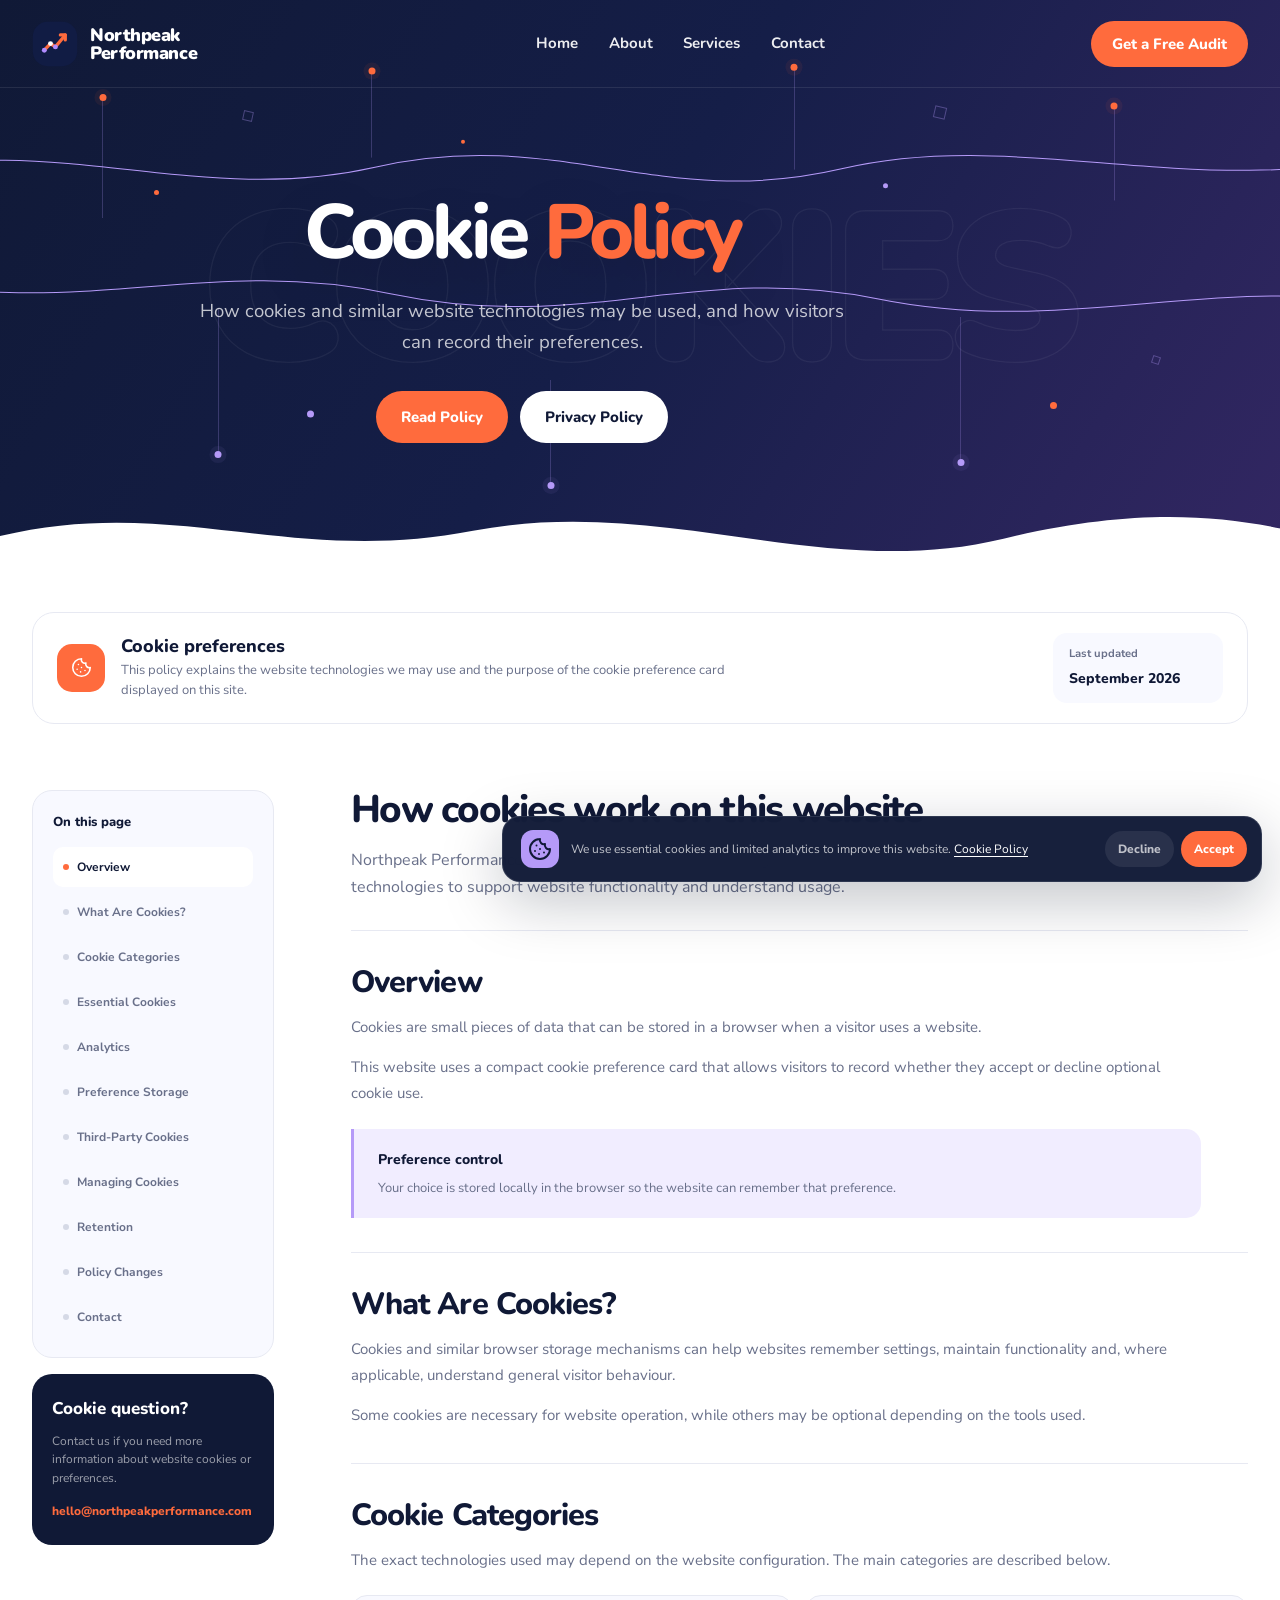
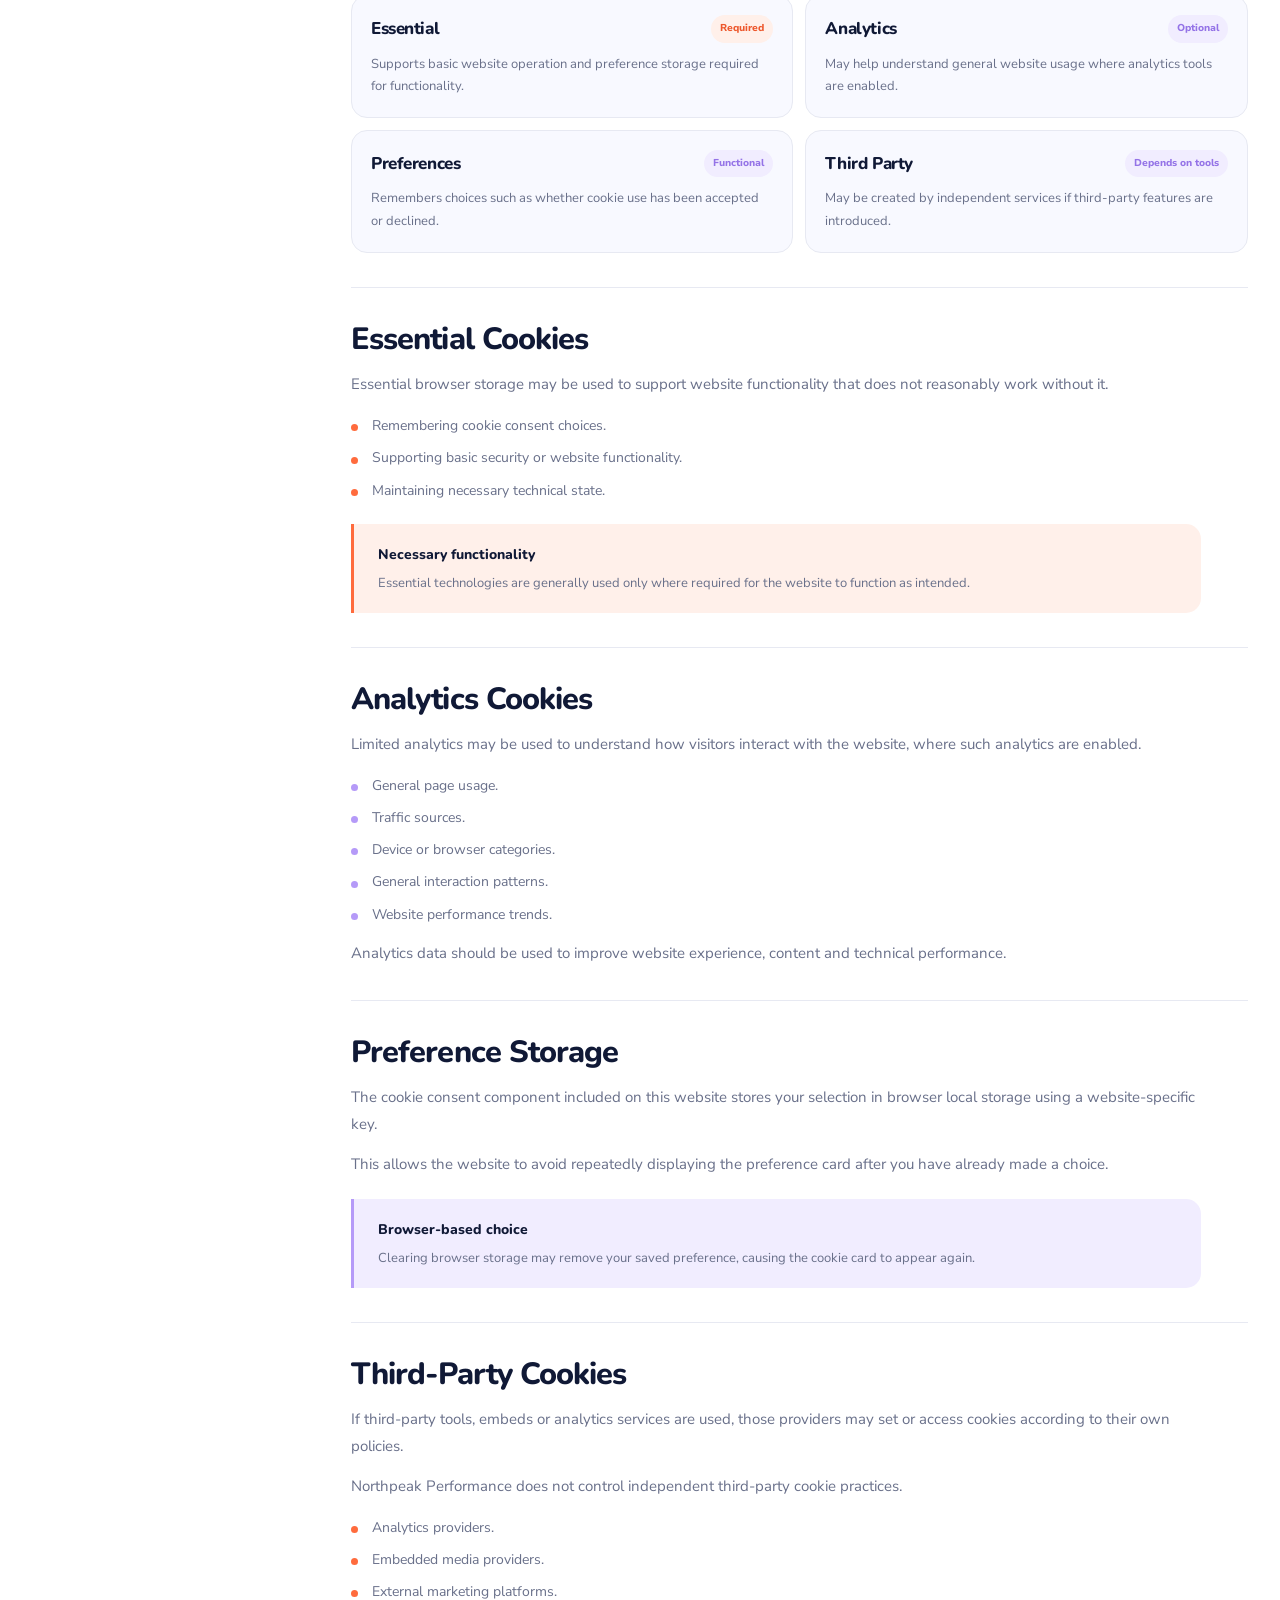
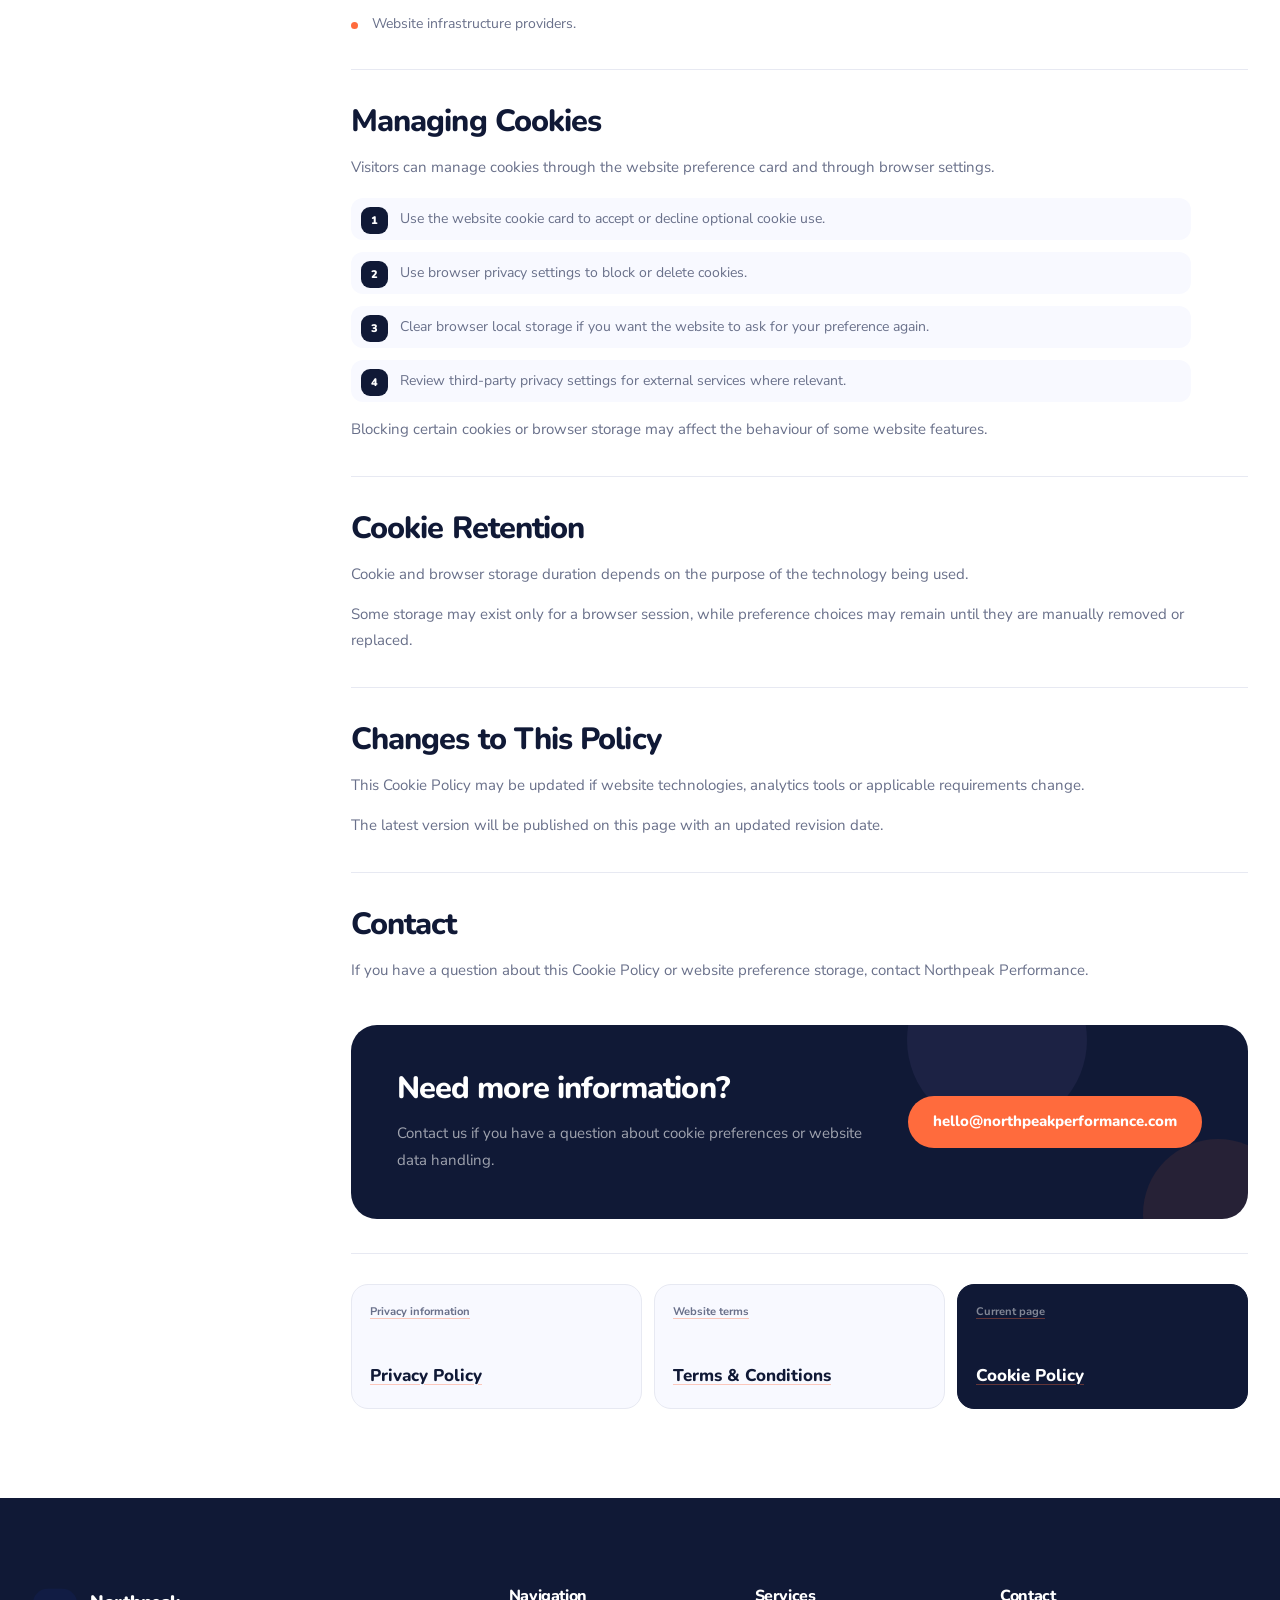
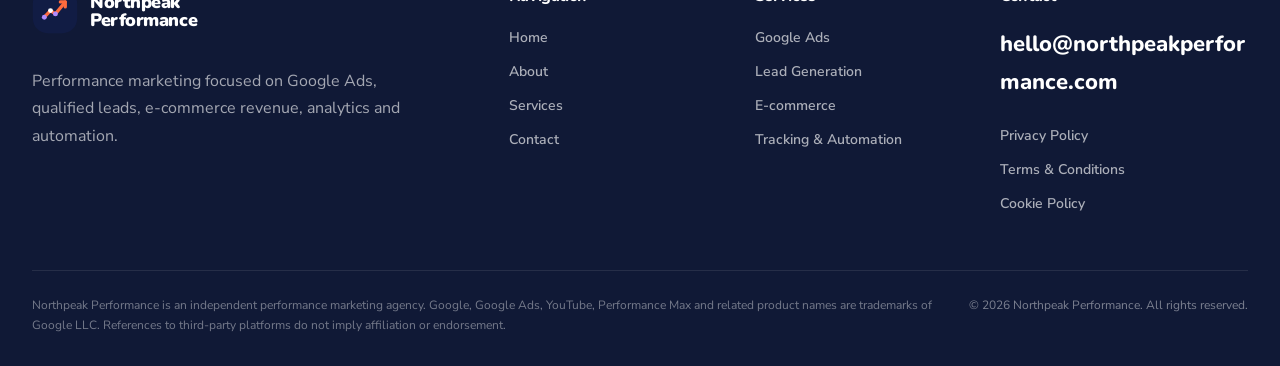
==== cookies.html @ 499f79c6 "+" ====
<!DOCTYPE html>
<html lang="en">
<head>
    <meta charset="UTF-8">

    <meta
        name="viewport"
        content="width=device-width, initial-scale=1.0"
    >

    <meta
        name="description"
        content="Cookie Policy for Northpeak Performance explaining essential cookies, analytics, preferences and how cookie choices are handled on this website."
    >

    <meta
        name="theme-color"
        content="#101936"
    >

    <title>
        Cookie Policy — Northpeak Performance
    </title>

    <link
        rel="icon"
        type="image/svg+xml"
        href="assets/img/brand/favicon.svg"
        data-config-favicon
    >

    <link
        rel="stylesheet"
        href="assets/vendor/aos.css"
    >

    <link
        rel="stylesheet"
        href="assets/css/global.css"
    >

    <link
        rel="stylesheet"
        href="assets/css/legal.css"
    >
</head>


<body data-page="cookies">

    <a
        class="skip-link"
        href="#main"
    >
        Skip to content
    </a>


    

    <header
        class="site-header"
        id="site-header"
    >
        <div class="container">

            <div class="site-header__inner">

                <a
                    class="site-logo"
                    href="index.html"
                    aria-label="Northpeak Performance home"
                >
                    <img
                        class="site-logo__mark"
                        src="assets/img/brand/logo.svg"
                        alt=""
                        width="46"
                        height="46"
                        data-config-logo
                    >

                    <span
                        class="site-logo__name"
                        data-config-text="companyName"
                    >
                        Northpeak Performance
                    </span>
                </a>


                <nav
                    class="site-nav"
                    aria-label="Primary navigation"
                >
                    <ul class="site-nav__list">

                        <li class="site-nav__item">
                            <a
                                class="site-nav__link"
                                href="index.html"
                            >
                                Home
                            </a>
                        </li>

                        <li class="site-nav__item">
                            <a
                                class="site-nav__link"
                                href="index.html#about"
                            >
                                About
                            </a>
                        </li>

                        <li class="site-nav__item">

                            <a
                                class="site-nav__link"
                                href="index.html#services"
                                aria-haspopup="true"
                            >
                                Services
                            </a>

                            <div class="site-nav__dropdown">

                                <a href="google-ads-management.html">
                                    Google Ads Management
                                </a>

                                <a href="lead-generation.html">
                                    Lead Generation
                                </a>

                                <a href="ecommerce-advertising.html">
                                    E-commerce Advertising
                                </a>

                                <a href="tracking-automation.html">
                                    Tracking &amp; Automation
                                </a>

                            </div>

                        </li>

                        <li class="site-nav__item">
                            <a
                                class="site-nav__link"
                                href="index.html#contact"
                            >
                                Contact
                            </a>
                        </li>

                    </ul>
                </nav>


                <div class="site-header__actions">

                    <a
                        class="btn btn--primary site-header__cta"
                        href="index.html#contact"
                    >
                        Get a Free Audit
                    </a>

                    <button
                        class="menu-toggle"
                        type="button"
                        aria-label="Open menu"
                        aria-expanded="false"
                        aria-controls="mobile-menu"
                        data-menu-toggle
                    >
                        <span
                            class="menu-toggle__lines"
                            aria-hidden="true"
                        >
                            <span></span>
                        </span>
                    </button>

                </div>

            </div>

        </div>
    </header>


    

    <div
        class="mobile-menu"
        id="mobile-menu"
        aria-hidden="true"
        data-mobile-menu
    >

        <div class="mobile-menu__inner">

            <div>

                <nav
                    class="mobile-menu__nav"
                    aria-label="Mobile navigation"
                >

                    <a
                        class="mobile-menu__link"
                        href="index.html"
                    >
                        Home
                    </a>

                    <a
                        class="mobile-menu__link"
                        href="index.html#about"
                    >
                        About
                    </a>

                    <a
                        class="mobile-menu__link"
                        href="index.html#services"
                    >
                        Services
                    </a>

                    <a
                        class="mobile-menu__link"
                        href="index.html#contact"
                    >
                        Contact
                    </a>

                </nav>


                <div class="mobile-menu__services">

                    <a
                        class="mobile-menu__service"
                        href="google-ads-management.html"
                    >
                        Google Ads
                    </a>

                    <a
                        class="mobile-menu__service"
                        href="lead-generation.html"
                    >
                        Lead Generation
                    </a>

                    <a
                        class="mobile-menu__service"
                        href="ecommerce-advertising.html"
                    >
                        E-commerce
                    </a>

                    <a
                        class="mobile-menu__service"
                        href="tracking-automation.html"
                    >
                        Tracking &amp; Automation
                    </a>

                </div>

            </div>


            <div class="mobile-menu__meta">

                <a
                    class="mobile-menu__email"
                    href="mailto:hello@northpeakperformance.com"
                    data-config-email-link
                >
                    <span data-config-text="email">
                        hello@northpeakperformance.com
                    </span>
                </a>

            </div>

        </div>

    </div>


    

    <main id="main">


        

        <section class="page-hero legal-hero">

            <div
                class="page-hero__word"
                aria-hidden="true"
            >
                COOKIES
            </div>


            <div
                class="decor-lines"
                aria-hidden="true"
            >

                <span
                    class="decor-line"
                    style="
                        --line-left: 8%;
                        --line-top: 18%;
                        --line-height: 120px;
                        --line-duration: 9s;
                    "
                ></span>

                <span
                    class="decor-line"
                    style="
                        --line-left: 17%;
                        --line-top: 53%;
                        --line-height: 146px;
                        --line-duration: 11s;
                        --line-delay: -3s;
                    "
                ></span>

                <span
                    class="decor-line"
                    style="
                        --line-left: 29%;
                        --line-top: 13%;
                        --line-height: 86px;
                        --line-duration: 8s;
                        --line-delay: -2s;
                    "
                ></span>

                <span
                    class="decor-line"
                    style="
                        --line-left: 43%;
                        --line-top: 64%;
                        --line-height: 105px;
                        --line-duration: 10s;
                        --line-delay: -5s;
                    "
                ></span>

                <span
                    class="decor-line"
                    style="
                        --line-left: 62%;
                        --line-top: 12%;
                        --line-height: 102px;
                        --line-duration: 12s;
                        --line-delay: -4s;
                    "
                ></span>

                <span
                    class="decor-line"
                    style="
                        --line-left: 75%;
                        --line-top: 55%;
                        --line-height: 145px;
                        --line-duration: 9s;
                    "
                ></span>

                <span
                    class="decor-line"
                    style="
                        --line-left: 87%;
                        --line-top: 18%;
                        --line-height: 94px;
                        --line-duration: 11s;
                        --line-delay: -5s;
                    "
                ></span>


                <span
                    class="decor-dot"
                    style="
                        --dot-left: 12%;
                        --dot-top: 33%;
                    "
                ></span>

                <span
                    class="decor-dot decor-dot--lilac"
                    style="
                        --dot-left: 24%;
                        --dot-top: 70%;
                        --dot-size: 7px;
                        --dot-delay: -2s;
                    "
                ></span>

                <span
                    class="decor-dot"
                    style="
                        --dot-left: 36%;
                        --dot-top: 23%;
                        --dot-size: 4px;
                        --dot-delay: -4s;
                    "
                ></span>

                <span
                    class="decor-dot decor-dot--lilac"
                    style="
                        --dot-left: 69%;
                        --dot-top: 31%;
                        --dot-size: 5px;
                        --dot-delay: -3s;
                    "
                ></span>

                <span
                    class="decor-dot"
                    style="
                        --dot-left: 82%;
                        --dot-top: 69%;
                        --dot-size: 7px;
                    "
                ></span>


                <span
                    class="decor-square"
                    style="
                        --square-left: 19%;
                        --square-top: 20%;
                    "
                ></span>

                <span
                    class="decor-square"
                    style="
                        --square-left: 32%;
                        --square-top: 72%;
                        --square-size: 8px;
                        --square-delay: -4s;
                    "
                ></span>

                <span
                    class="decor-square"
                    style="
                        --square-left: 73%;
                        --square-top: 19%;
                        --square-size: 12px;
                        --square-delay: -2s;
                    "
                ></span>

                <span
                    class="decor-square"
                    style="
                        --square-left: 90%;
                        --square-top: 60%;
                        --square-size: 8px;
                        --square-delay: -5s;
                    "
                ></span>

            </div>


            <div
                class="hero-wave-line hero-wave-line--one"
                aria-hidden="true"
            >
                <svg
                    viewBox="0 0 1600 120"
                    preserveAspectRatio="none"
                >
                    <path
                        d="
                            M0 69
                            C190 13 336 108 524 59
                            C714 9 821 112 1010 61
                            C1198 10 1382 103 1600 40
                        "
                    />
                </svg>
            </div>


            <div
                class="hero-wave-line hero-wave-line--two"
                aria-hidden="true"
            >
                <svg
                    viewBox="0 0 1600 120"
                    preserveAspectRatio="none"
                >
                    <path
                        d="
                            M0 39
                            C214 98 343 14 540 62
                            C744 111 856 24 1047 68
                            C1248 115 1398 34 1600 79
                        "
                    />
                </svg>
            </div>


            <div class="container">

                <div class="page-hero__inner">

                    <h1 class="page-hero__title">
                        Cookie
                        <span class="legal-hero__accent">
                            Policy
                        </span>
                    </h1>

                    <p class="page-hero__text">
                        How cookies and similar website
                        technologies may be used, and how
                        visitors can record their preferences.
                    </p>

                    <div class="page-hero__actions">

                        <a
                            class="btn btn--primary"
                            href="#cookies-overview"
                        >
                            Read Policy
                        </a>

                        <a
                            class="btn btn--light"
                            href="privacy.html"
                        >
                            Privacy Policy
                        </a>

                    </div>

                </div>

            </div>


            <div
                class="page-hero__wave"
                aria-hidden="true"
            >
                <svg
                    viewBox="0 0 1600 180"
                    preserveAspectRatio="none"
                >
                    <path
                        d="
                            M0 102
                            C218 42 363 144 592 94
                            C828 43 1029 166 1253 105
                            C1401 65 1503 69 1600 91
                            V180
                            H0
                            Z
                        "
                    />
                </svg>
            </div>

        </section>


        

        <section class="legal-intro">

            <div class="container">

                <div
                    class="legal-intro__card"
                    data-aos="fade-up"
                >

                    <div class="legal-intro__main">

                        <div
                            class="legal-intro__icon"
                            aria-hidden="true"
                        >
                            <i data-lucide="cookie"></i>
                        </div>

                        <div class="legal-intro__copy">

                            <strong>
                                Cookie preferences
                            </strong>

                            <p>
                                This policy explains the website
                                technologies we may use and the
                                purpose of the cookie preference
                                card displayed on this site.
                            </p>

                        </div>

                    </div>


                    <div class="legal-intro__date">

                        <span>
                            Last updated
                        </span>

                        <strong>
                            September 2026
                        </strong>

                    </div>

                </div>

            </div>

        </section>


        

        <section class="legal-main">

            <div class="container">

                <div class="legal-layout">


                    

                    <aside
                        class="legal-sidebar"
                        aria-label="Cookie Policy sections"
                    >

                        <div class="legal-sidebar__box">

                            <div class="legal-sidebar__title">
                                On this page
                            </div>


                            <nav class="legal-sidebar__nav">

                                <a
                                    class="legal-sidebar__link is-active"
                                    href="#cookies-overview"
                                >
                                    Overview
                                </a>

                                <a
                                    class="legal-sidebar__link"
                                    href="#what-are-cookies"
                                >
                                    What Are Cookies?
                                </a>

                                <a
                                    class="legal-sidebar__link"
                                    href="#cookie-categories"
                                >
                                    Cookie Categories
                                </a>

                                <a
                                    class="legal-sidebar__link"
                                    href="#essential-cookies"
                                >
                                    Essential Cookies
                                </a>

                                <a
                                    class="legal-sidebar__link"
                                    href="#analytics-cookies"
                                >
                                    Analytics
                                </a>

                                <a
                                    class="legal-sidebar__link"
                                    href="#preference-storage"
                                >
                                    Preference Storage
                                </a>

                                <a
                                    class="legal-sidebar__link"
                                    href="#third-party-cookies"
                                >
                                    Third-Party Cookies
                                </a>

                                <a
                                    class="legal-sidebar__link"
                                    href="#managing-cookies"
                                >
                                    Managing Cookies
                                </a>

                                <a
                                    class="legal-sidebar__link"
                                    href="#cookie-retention"
                                >
                                    Retention
                                </a>

                                <a
                                    class="legal-sidebar__link"
                                    href="#cookie-changes"
                                >
                                    Policy Changes
                                </a>

                                <a
                                    class="legal-sidebar__link"
                                    href="#cookie-contact"
                                >
                                    Contact
                                </a>

                            </nav>

                        </div>


                        <div class="legal-sidebar__contact">

                            <strong>
                                Cookie question?
                            </strong>

                            <p>
                                Contact us if you need more
                                information about website
                                cookies or preferences.
                            </p>

                            <a
                                href="mailto:hello@northpeakperformance.com"
                                data-config-email-link
                            >
                                <span data-config-text="email">
                                    hello@northpeakperformance.com
                                </span>
                            </a>

                        </div>

                    </aside>


                    

                    <article class="legal-content">


                        <div
                            class="legal-content__intro"
                            data-aos="fade-up"
                        >

                            <h2>
                                How cookies work
                                on this website
                            </h2>

                            <p>
                                Northpeak Performance may use
                                essential website storage and,
                                where enabled, limited analytics
                                technologies to support website
                                functionality and understand usage.
                            </p>

                        </div>


                        

                        <section
                            class="legal-section"
                            id="cookies-overview"
                        >

                            <h2>
                                Overview
                            </h2>

                            <p>
                                Cookies are small pieces of data
                                that can be stored in a browser
                                when a visitor uses a website.
                            </p>

                            <p>
                                This website uses a compact cookie
                                preference card that allows visitors
                                to record whether they accept or
                                decline optional cookie use.
                            </p>


                            <div class="legal-note">

                                <strong>
                                    Preference control
                                </strong>

                                <p>
                                    Your choice is stored locally
                                    in the browser so the website
                                    can remember that preference.
                                </p>

                            </div>

                        </section>


                        

                        <section
                            class="legal-section"
                            id="what-are-cookies"
                        >

                            <h2>
                                What Are Cookies?
                            </h2>

                            <p>
                                Cookies and similar browser
                                storage mechanisms can help
                                websites remember settings,
                                maintain functionality and,
                                where applicable, understand
                                general visitor behaviour.
                            </p>

                            <p>
                                Some cookies are necessary for
                                website operation, while others
                                may be optional depending on
                                the tools used.
                            </p>

                        </section>


                        

                        <section
                            class="legal-section"
                            id="cookie-categories"
                        >

                            <h2>
                                Cookie Categories
                            </h2>

                            <p>
                                The exact technologies used may
                                depend on the website configuration.
                                The main categories are described below.
                            </p>


                            <div class="cookie-category-grid">


                                <article class="cookie-category">

                                    <div class="cookie-category__top">

                                        <h3>
                                            Essential
                                        </h3>

                                        <span
                                            class="cookie-category__status cookie-category__status--required"
                                        >
                                            Required
                                        </span>

                                    </div>

                                    <p>
                                        Supports basic website
                                        operation and preference
                                        storage required for
                                        functionality.
                                    </p>

                                </article>


                                <article class="cookie-category">

                                    <div class="cookie-category__top">

                                        <h3>
                                            Analytics
                                        </h3>

                                        <span class="cookie-category__status">
                                            Optional
                                        </span>

                                    </div>

                                    <p>
                                        May help understand
                                        general website usage
                                        where analytics tools
                                        are enabled.
                                    </p>

                                </article>


                                <article class="cookie-category">

                                    <div class="cookie-category__top">

                                        <h3>
                                            Preferences
                                        </h3>

                                        <span class="cookie-category__status">
                                            Functional
                                        </span>

                                    </div>

                                    <p>
                                        Remembers choices such
                                        as whether cookie use
                                        has been accepted or declined.
                                    </p>

                                </article>


                                <article class="cookie-category">

                                    <div class="cookie-category__top">

                                        <h3>
                                            Third Party
                                        </h3>

                                        <span class="cookie-category__status">
                                            Depends on tools
                                        </span>

                                    </div>

                                    <p>
                                        May be created by
                                        independent services
                                        if third-party features
                                        are introduced.
                                    </p>

                                </article>

                            </div>

                        </section>


                        

                        <section
                            class="legal-section"
                            id="essential-cookies"
                        >

                            <h2>
                                Essential Cookies
                            </h2>

                            <p>
                                Essential browser storage may
                                be used to support website
                                functionality that does not
                                reasonably work without it.
                            </p>


                            <ul class="legal-list">

                                <li>
                                    Remembering cookie consent choices.
                                </li>

                                <li>
                                    Supporting basic security or
                                    website functionality.
                                </li>

                                <li>
                                    Maintaining necessary technical state.
                                </li>

                            </ul>


                            <div class="legal-note legal-note--important">

                                <strong>
                                    Necessary functionality
                                </strong>

                                <p>
                                    Essential technologies are
                                    generally used only where
                                    required for the website
                                    to function as intended.
                                </p>

                            </div>

                        </section>


                        

                        <section
                            class="legal-section"
                            id="analytics-cookies"
                        >

                            <h2>
                                Analytics Cookies
                            </h2>

                            <p>
                                Limited analytics may be used
                                to understand how visitors
                                interact with the website,
                                where such analytics are enabled.
                            </p>


                            <ul class="legal-list legal-list--lilac">

                                <li>
                                    General page usage.
                                </li>

                                <li>
                                    Traffic sources.
                                </li>

                                <li>
                                    Device or browser categories.
                                </li>

                                <li>
                                    General interaction patterns.
                                </li>

                                <li>
                                    Website performance trends.
                                </li>

                            </ul>

                            <p>
                                Analytics data should be used
                                to improve website experience,
                                content and technical performance.
                            </p>

                        </section>


                        

                        <section
                            class="legal-section"
                            id="preference-storage"
                        >

                            <h2>
                                Preference Storage
                            </h2>

                            <p>
                                The cookie consent component
                                included on this website stores
                                your selection in browser local
                                storage using a website-specific key.
                            </p>

                            <p>
                                This allows the website to avoid
                                repeatedly displaying the preference
                                card after you have already made
                                a choice.
                            </p>


                            <div class="legal-note">

                                <strong>
                                    Browser-based choice
                                </strong>

                                <p>
                                    Clearing browser storage may
                                    remove your saved preference,
                                    causing the cookie card to
                                    appear again.
                                </p>

                            </div>

                        </section>


                        

                        <section
                            class="legal-section"
                            id="third-party-cookies"
                        >

                            <h2>
                                Third-Party Cookies
                            </h2>

                            <p>
                                If third-party tools, embeds or
                                analytics services are used,
                                those providers may set or
                                access cookies according to
                                their own policies.
                            </p>

                            <p>
                                Northpeak Performance does not
                                control independent third-party
                                cookie practices.
                            </p>


                            <ul class="legal-list">

                                <li>
                                    Analytics providers.
                                </li>

                                <li>
                                    Embedded media providers.
                                </li>

                                <li>
                                    External marketing platforms.
                                </li>

                                <li>
                                    Website infrastructure providers.
                                </li>

                            </ul>

                        </section>


                        

                        <section
                            class="legal-section"
                            id="managing-cookies"
                        >

                            <h2>
                                Managing Cookies
                            </h2>

                            <p>
                                Visitors can manage cookies
                                through the website preference
                                card and through browser settings.
                            </p>


                            <ol class="legal-number-list">

                                <li>
                                    Use the website cookie card
                                    to accept or decline optional
                                    cookie use.
                                </li>

                                <li>
                                    Use browser privacy settings
                                    to block or delete cookies.
                                </li>

                                <li>
                                    Clear browser local storage
                                    if you want the website to
                                    ask for your preference again.
                                </li>

                                <li>
                                    Review third-party privacy
                                    settings for external services
                                    where relevant.
                                </li>

                            </ol>


                            <p>
                                Blocking certain cookies or browser
                                storage may affect the behaviour
                                of some website features.
                            </p>

                        </section>


                        

                        <section
                            class="legal-section"
                            id="cookie-retention"
                        >

                            <h2>
                                Cookie Retention
                            </h2>

                            <p>
                                Cookie and browser storage duration
                                depends on the purpose of the
                                technology being used.
                            </p>

                            <p>
                                Some storage may exist only for
                                a browser session, while preference
                                choices may remain until they are
                                manually removed or replaced.
                            </p>

                        </section>


                        

                        <section
                            class="legal-section"
                            id="cookie-changes"
                        >

                            <h2>
                                Changes to This Policy
                            </h2>

                            <p>
                                This Cookie Policy may be updated
                                if website technologies, analytics
                                tools or applicable requirements change.
                            </p>

                            <p>
                                The latest version will be
                                published on this page with
                                an updated revision date.
                            </p>

                        </section>


                        

                        <section
                            class="legal-section"
                            id="cookie-contact"
                        >

                            <h2>
                                Contact
                            </h2>

                            <p>
                                If you have a question about
                                this Cookie Policy or website
                                preference storage, contact
                                Northpeak Performance.
                            </p>


                            <div class="legal-contact">

                                <div class="legal-contact__content">

                                    <h2>
                                        Need more information?
                                    </h2>

                                    <p>
                                        Contact us if you have
                                        a question about cookie
                                        preferences or website
                                        data handling.
                                    </p>

                                </div>


                                <div class="legal-contact__action">

                                    <a
                                        class="btn btn--primary"
                                        href="mailto:hello@northpeakperformance.com"
                                        data-config-email-link
                                    >
                                        Email Us
                                    </a>

                                </div>

                            </div>

                        </section>


                        

                        <nav
                            class="legal-page-nav"
                            aria-label="Legal pages"
                        >

                            <a
                                class="legal-page-nav__link"
                                href="privacy.html"
                            >
                                <span>
                                    Privacy information
                                </span>

                                <strong>
                                    Privacy Policy
                                </strong>
                            </a>


                            <a
                                class="legal-page-nav__link"
                                href="terms.html"
                            >
                                <span>
                                    Website terms
                                </span>

                                <strong>
                                    Terms &amp; Conditions
                                </strong>
                            </a>


                            <a
                                class="legal-page-nav__link"
                                href="cookies.html"
                                aria-current="page"
                            >
                                <span>
                                    Current page
                                </span>

                                <strong>
                                    Cookie Policy
                                </strong>
                            </a>

                        </nav>

                    </article>

                </div>

            </div>

        </section>

    </main>


    

    <footer class="site-footer">

        <div class="container">

            <div class="site-footer__top">


                <div class="site-footer__brand">

                    <a
                        class="site-logo"
                        href="index.html"
                    >
                        <img
                            class="site-logo__mark"
                            src="assets/img/brand/logo.svg"
                            alt=""
                            width="46"
                            height="46"
                            loading="lazy"
                            data-config-logo
                        >

                        <span
                            class="site-logo__name"
                            data-config-text="companyName"
                        >
                            Northpeak Performance
                        </span>
                    </a>


                    <p class="site-footer__description">
                        Performance marketing focused on
                        Google Ads, qualified leads,
                        e-commerce revenue, analytics
                        and automation.
                    </p>

                </div>


                <div>

                    <h3 class="site-footer__title">
                        Navigation
                    </h3>

                    <nav
                        class="site-footer__nav"
                        aria-label="Footer navigation"
                    >
                        <a href="index.html">
                            Home
                        </a>

                        <a href="index.html#about">
                            About
                        </a>

                        <a href="index.html#services">
                            Services
                        </a>

                        <a href="index.html#contact">
                            Contact
                        </a>
                    </nav>

                </div>


                <div>

                    <h3 class="site-footer__title">
                        Services
                    </h3>

                    <nav
                        class="site-footer__nav"
                        aria-label="Footer services"
                    >
                        <a href="google-ads-management.html">
                            Google Ads
                        </a>

                        <a href="lead-generation.html">
                            Lead Generation
                        </a>

                        <a href="ecommerce-advertising.html">
                            E-commerce
                        </a>

                        <a href="tracking-automation.html">
                            Tracking &amp; Automation
                        </a>
                    </nav>

                </div>


                <div>

                    <h3 class="site-footer__title">
                        Contact
                    </h3>

                    <a
                        class="site-footer__email"
                        href="mailto:hello@northpeakperformance.com"
                        data-config-email-link
                    >
                        <span data-config-text="email">
                            hello@northpeakperformance.com
                        </span>
                    </a>


                    <nav
                        class="site-footer__nav"
                        aria-label="Legal navigation"
                        style="margin-top: 22px;"
                    >
                        <a href="privacy.html">
                            Privacy Policy
                        </a>

                        <a href="terms.html">
                            Terms &amp; Conditions
                        </a>

                        <a
                            href="cookies.html"
                            aria-current="page"
                        >
                            Cookie Policy
                        </a>
                    </nav>

                </div>

            </div>


            <div class="site-footer__bottom">

                <p
                    class="site-footer__disclaimer"
                    data-config-text="footer.disclaimer"
                >
                    Northpeak Performance is an independent
                    performance marketing agency. Google,
                    Google Ads, YouTube, Performance Max and
                    related product names are trademarks of
                    Google LLC. References to third-party
                    platforms do not imply affiliation or endorsement.
                </p>


                <p class="site-footer__copyright">
                    ©
                    <span data-current-year>2026</span>

                    <span data-config-text="companyName">
                        Northpeak Performance
                    </span>.

                    All rights reserved.
                </p>

            </div>

        </div>

    </footer>


    

    <aside
        class="cookie-consent"
        role="dialog"
        aria-label="Cookie preferences"
        aria-live="polite"
        data-cookie-consent
    >

        <div class="cookie-consent__content">

            <div
                class="cookie-consent__icon"
                aria-hidden="true"
            >
                <i data-lucide="cookie"></i>
            </div>


            <p class="cookie-consent__text">
                We use essential cookies and limited analytics
                to improve this website.

                <a href="cookies.html">
                    Cookie Policy
                </a>
            </p>

        </div>


        <div class="cookie-consent__actions">

            <button
                class="cookie-consent__button cookie-consent__button--decline"
                type="button"
                data-cookie-decline
            >
                Decline
            </button>

            <button
                class="cookie-consent__button cookie-consent__button--accept"
                type="button"
                data-cookie-accept
            >
                Accept
            </button>

        </div>

    </aside>


    

    <script
        src="assets/config/config.js"
        defer
    ></script>


    

    <script
        src="assets/vendor/gsap.min.js"
        defer
    ></script>

    <script
        src="assets/vendor/ScrollTrigger.min.js"
        defer
    ></script>

    <script
        src="assets/vendor/aos.js"
        defer
    ></script>

    <script
        src="assets/vendor/lucide.min.js"
        defer
    ></script>


    

    <script
        src="assets/js/global.js"
        defer
    ></script>

    <script
        src="assets/js/legal.js"
        defer
    ></script>

</body>
</html>
---- assets/css/global.css ----
@import url("https://fonts.googleapis.com/css2?family=Nunito:wght@300;400;500;600;700;800;900&family=Nunito+Sans:opsz,wght@6..12,300;6..12,400;6..12,500;6..12,600;6..12,700;6..12,800&display=swap");




:root {
    
    --color-white: #ffffff;
    --color-off-white: #f8f9ff;

    --color-navy: #101936;
    --color-navy-2: #151f45;
    --color-navy-3: #1b2857;
    --color-navy-soft: #263467;

    --color-text: #18203d;
    --color-text-soft: #69708a;
    --color-text-light: #aeb5cb;

    --color-carrot: #ff6b3d;
    --color-carrot-dark: #ed572c;
    --color-carrot-soft: #fff0ea;

    --color-lilac: #b59af8;
    --color-lilac-dark: #9473e7;
    --color-lilac-soft: #f1edff;

    --color-border: #e7e9f2;
    --color-border-dark: rgba(255, 255, 255, 0.12);

    
    --font-heading: "Nunito", sans-serif;
    --font-body: "Nunito Sans", sans-serif;

    
    --container: 1480px;
    --container-padding: 32px;

    --header-height: 88px;

    
    --radius-xs: 8px;
    --radius-sm: 14px;
    --radius-md: 22px;
    --radius-lg: 32px;
    --radius-xl: 46px;
    --radius-pill: 999px;

    
    --shadow-soft:
        0 18px 50px rgba(23, 31, 67, 0.08);

    --shadow-card:
        0 22px 60px rgba(17, 25, 54, 0.1);

    --shadow-floating:
        0 30px 80px rgba(14, 21, 48, 0.16);

    
    --transition-fast: 180ms ease;
    --transition-base: 320ms cubic-bezier(0.22, 1, 0.36, 1);
    --transition-slow: 650ms cubic-bezier(0.22, 1, 0.36, 1);

    
    --section-space: clamp(74px, 7vw, 118px);
}




*,
*::before,
*::after {
    box-sizing: border-box;
}

html {
    width: 100%;
    min-width: 320px;
    scroll-behavior: smooth;
    scroll-padding-top: calc(var(--header-height) + 24px);
    -webkit-text-size-adjust: 100%;
}

body {
    width: 100%;
    min-width: 320px;
    margin: 0;

    font-family: var(--font-body);
    font-size: 16px;
    font-weight: 400;
    line-height: 1.72;

    color: var(--color-text);
    background: var(--color-white);

    overflow-x: clip;

    -webkit-font-smoothing: antialiased;
    -moz-osx-font-smoothing: grayscale;
}

body.menu-open {
    overflow: hidden;
}

main {
    display: block;
    width: 100%;
    overflow: clip;
}

img,
svg,
video,
canvas,
picture {
    display: block;
    max-width: 100%;
}

img {
    height: auto;
}

button,
input,
textarea,
select {
    font: inherit;
}

button {
    border: 0;
}

a {
    color: inherit;
    text-decoration: none;
}

ul,
ol {
    margin: 0;
    padding: 0;
}

li {
    list-style: none;
}

h1,
h2,
h3,
h4,
h5,
h6,
p,
figure,
blockquote {
    margin: 0;
}

button,
a {
    -webkit-tap-highlight-color: transparent;
}

::selection {
    color: var(--color-white);
    background: var(--color-carrot);
}




:focus-visible {
    outline: 3px solid rgba(181, 154, 248, 0.72);
    outline-offset: 4px;
}

.skip-link {
    position: fixed;
    top: 10px;
    left: 10px;
    z-index: 99999;

    padding: 10px 16px;

    color: var(--color-white);
    background: var(--color-navy);

    border-radius: var(--radius-pill);

    transform: translateY(-160%);
    transition: transform var(--transition-fast);
}

.skip-link:focus {
    transform: translateY(0);
}




.container {
    width: min(
        calc(100% - (var(--container-padding) * 2)),
        var(--container)
    );

    margin-inline: auto;
}

.container--wide {
    width: min(
        calc(100% - 32px),
        1680px
    );

    margin-inline: auto;
}




.section {
    position: relative;
    isolation: isolate;

    width: 100%;

    padding-block: var(--section-space);

    overflow: clip;
}

.section--white {
    background: var(--color-white);
}

.section--light {
    background: var(--color-off-white);
}

.section--navy {
    color: var(--color-white);
    background: var(--color-navy);
}

.section--compact {
    padding-block: clamp(58px, 5vw, 88px);
}




h1,
h2,
h3,
h4,
h5,
h6 {
    font-family: var(--font-heading);
    color: var(--color-navy);
    text-wrap: balance;
}

h1 {
    max-width: 1120px;

    font-size: clamp(48px, 6vw, 92px);
    font-weight: 800;
    line-height: 0.98;
    letter-spacing: -0.052em;
}

h2 {
    max-width: 960px;

    font-size: clamp(38px, 4vw, 64px);
    font-weight: 800;
    line-height: 1.03;
    letter-spacing: -0.045em;
}

h3 {
    font-size: clamp(24px, 2.3vw, 34px);
    font-weight: 800;
    line-height: 1.12;
    letter-spacing: -0.025em;
}

h4 {
    font-size: 22px;
    font-weight: 800;
    line-height: 1.25;
}

p {
    color: var(--color-text-soft);
}

.text-large {
    max-width: 720px;

    font-size: clamp(18px, 1.4vw, 21px);
    line-height: 1.65;
}

.text-small {
    font-size: 14px;
    line-height: 1.65;
}

.text-center {
    text-align: center;
}

.text-white {
    color: var(--color-white);
}

.text-soft {
    color: var(--color-text-soft);
}




.section-label {
    display: inline-flex;
    align-items: center;
    gap: 10px;

    margin-bottom: 16px;

    font-family: var(--font-heading);
    font-size: 14px;
    font-weight: 800;
    line-height: 1;

    color: var(--color-carrot);

    letter-spacing: 0.02em;
}

.section-label::before {
    content: "";

    width: 26px;
    height: 3px;

    flex: 0 0 auto;

    background: var(--color-lilac);
    border-radius: var(--radius-pill);
}




.text-accent {
    position: relative;
    display: inline-block;

    color: var(--color-carrot);
}

.text-lilac {
    color: var(--color-lilac);
}

.text-outline {
    color: transparent;

    -webkit-text-stroke:
        1.5px rgba(255, 255, 255, 0.28);

}




.btn {
    position: relative;

    display: inline-flex;
    align-items: center;
    justify-content: center;
    gap: 10px;

    min-height: 52px;
    padding: 13px 24px;

    border: 1px solid transparent;
    border-radius: var(--radius-pill);

    font-family: var(--font-heading);
    font-size: 15px;
    font-weight: 800;
    line-height: 1;

    cursor: pointer;
    user-select: none;

    transition:
        transform var(--transition-base),
        color var(--transition-base),
        background var(--transition-base),
        border-color var(--transition-base),
        box-shadow var(--transition-base);
}

.btn:hover {
    transform: translateY(-3px);
}

.btn:active {
    transform: translateY(-1px);
}

.btn--primary {
    color: var(--color-white);
    background: var(--color-carrot);
}

.btn--primary:hover {
    background: var(--color-carrot-dark);

    box-shadow:
        0 14px 36px rgba(255, 107, 61, 0.25);
}

.btn--secondary {
    color: var(--color-navy);
    background: var(--color-lilac);
}

.btn--secondary:hover {
    color: var(--color-white);
    background: var(--color-lilac-dark);
}

.btn--dark {
    color: var(--color-white);
    background: var(--color-navy);
}

.btn--dark:hover {
    background: var(--color-navy-soft);
}

.btn--light {
    color: var(--color-navy);
    background: var(--color-white);
}

.btn--light:hover {
    color: var(--color-white);
    background: var(--color-carrot);
}

.btn--outline {
    color: var(--color-navy);
    background: transparent;
    border-color: var(--color-border);
}

.btn--outline:hover {
    color: var(--color-white);
    background: var(--color-navy);
    border-color: var(--color-navy);
}




.site-header {
    position: fixed;
    top: 0;
    left: 0;
    z-index: 1000;

    width: 100%;

    color: var(--color-white);

    transition:
        background var(--transition-base),
        box-shadow var(--transition-base),
        transform var(--transition-base),
        backdrop-filter var(--transition-base);
}

.site-header::after {
    content: "";

    position: absolute;
    right: 0;
    bottom: 0;
    left: 0;

    height: 1px;

    background: rgba(255, 255, 255, 0.09);

    pointer-events: none;
}

.site-header.is-scrolled {
    background: rgba(16, 25, 54, 0.94);

    box-shadow:
        0 14px 40px rgba(10, 17, 42, 0.14);

    backdrop-filter: blur(14px);
    -webkit-backdrop-filter: blur(14px);
}

.site-header__inner {
    position: relative;

    display: flex;
    align-items: center;
    justify-content: space-between;
    gap: 30px;

    min-height: var(--header-height);
}




.site-logo {
    display: inline-flex;
    align-items: center;
    gap: 12px;

    flex: 0 0 auto;
}

.site-logo__mark {
    width: 46px;
    height: 46px;

    flex: 0 0 46px;
}

.site-logo__name {
    max-width: 180px;

    font-family: var(--font-heading);
    font-size: 18px;
    font-weight: 900;
    line-height: 1.02;

    color: currentColor;

    letter-spacing: -0.025em;
}




.site-nav {
    display: flex;
    align-items: center;
}

.site-nav__list {
    display: flex;
    align-items: center;
    gap: clamp(22px, 2.4vw, 38px);
}

.site-nav__item {
    position: relative;
}

.site-nav__link {
    position: relative;

    display: inline-flex;
    align-items: center;
    gap: 7px;

    padding-block: 31px;

    font-family: var(--font-heading);
    font-size: 15px;
    font-weight: 700;

    color: rgba(255, 255, 255, 0.92);

    transition: color var(--transition-fast);
}

.site-nav__link::after {
    content: "";

    position: absolute;
    right: 0;
    bottom: 23px;
    left: 0;

    height: 2px;

    background: var(--color-carrot);
    border-radius: var(--radius-pill);

    transform: scaleX(0);
    transform-origin: right;

    transition: transform var(--transition-base);
}

.site-nav__link:hover,
.site-nav__link.is-active {
    color: var(--color-white);
}

.site-nav__link:hover::after,
.site-nav__link.is-active::after {
    transform: scaleX(1);
    transform-origin: left;
}




.site-nav__dropdown {
    position: absolute;
    top: calc(100% - 8px);
    left: 50%;

    width: 270px;
    padding: 10px;

    background: var(--color-white);

    border: 1px solid rgba(16, 25, 54, 0.06);
    border-radius: 18px;

    box-shadow: var(--shadow-floating);

    opacity: 0;
    visibility: hidden;

    transform:
        translate(-50%, 10px)
        scale(0.98);

    transform-origin: top;

    transition:
        opacity var(--transition-base),
        visibility var(--transition-base),
        transform var(--transition-base);
}

.site-nav__item:hover > .site-nav__dropdown,
.site-nav__item:focus-within > .site-nav__dropdown {
    opacity: 1;
    visibility: visible;

    transform:
        translate(-50%, 0)
        scale(1);
}

.site-nav__dropdown a {
    display: flex;
    align-items: center;

    min-height: 48px;
    padding: 11px 14px;

    font-size: 14px;
    font-weight: 700;

    color: var(--color-navy);

    border-radius: 12px;

    transition:
        color var(--transition-fast),
        background var(--transition-fast),
        padding var(--transition-base);
}

.site-nav__dropdown a:hover {
    padding-left: 18px;

    color: var(--color-carrot);
    background: var(--color-carrot-soft);
}




.site-header__actions {
    display: flex;
    align-items: center;
    gap: 12px;
}

.site-header__cta {
    min-height: 46px;
    padding-inline: 20px;
}




.menu-toggle {
    position: relative;

    display: none;
    align-items: center;
    justify-content: center;

    width: 48px;
    height: 48px;

    padding: 0;

    color: var(--color-white);
    background: rgba(255, 255, 255, 0.08);

    border: 1px solid rgba(255, 255, 255, 0.12);
    border-radius: 50%;

    cursor: pointer;

    transition:
        background var(--transition-base),
        transform var(--transition-base);
}

.menu-toggle:hover {
    background: var(--color-carrot);
    transform: rotate(4deg);
}

.menu-toggle__lines {
    position: relative;

    width: 20px;
    height: 14px;
}

.menu-toggle__lines::before,
.menu-toggle__lines::after,
.menu-toggle__lines span {
    content: "";

    position: absolute;
    left: 0;

    width: 100%;
    height: 2px;

    background: currentColor;
    border-radius: var(--radius-pill);

    transition:
        top var(--transition-base),
        bottom var(--transition-base),
        opacity var(--transition-fast),
        transform var(--transition-base);
}

.menu-toggle__lines::before {
    top: 0;
}

.menu-toggle__lines span {
    top: 6px;
}

.menu-toggle__lines::after {
    bottom: 0;
}

.menu-toggle.is-active .menu-toggle__lines::before {
    top: 6px;
    transform: rotate(45deg);
}

.menu-toggle.is-active .menu-toggle__lines span {
    opacity: 0;
}

.menu-toggle.is-active .menu-toggle__lines::after {
    bottom: 6px;
    transform: rotate(-45deg);
}




.mobile-menu {
    position: fixed;
    inset: 0;
    z-index: 990;

    display: flex;

    padding:
        calc(var(--header-height) + 36px)
        var(--container-padding)
        30px;

    color: var(--color-white);
    background: var(--color-navy);

    opacity: 0;
    visibility: hidden;

    transform: translateY(-14px);

    transition:
        opacity var(--transition-base),
        visibility var(--transition-base),
        transform var(--transition-base);

    overflow-y: auto;
    overscroll-behavior: contain;
}

.mobile-menu.is-open {
    opacity: 1;
    visibility: visible;

    transform: translateY(0);
}

.mobile-menu__inner {
    display: flex;
    flex-direction: column;
    justify-content: space-between;
    gap: 42px;

    width: min(100%, 760px);
    margin: auto;
}

.mobile-menu__nav {
    display: grid;
    gap: 8px;
}

.mobile-menu__link {
    display: flex;
    align-items: center;
    justify-content: center;

    min-height: 60px;
    padding: 10px 20px;

    font-family: var(--font-heading);
    font-size: clamp(27px, 7vw, 46px);
    font-weight: 800;
    line-height: 1.05;

    text-align: center;
    color: var(--color-white);

    border-radius: 16px;

    transition:
        color var(--transition-fast),
        background var(--transition-fast);
}

.mobile-menu__link:hover {
    color: var(--color-carrot);
    background: rgba(255, 255, 255, 0.035);
}

.mobile-menu__services {
    display: flex;
    flex-wrap: wrap;
    justify-content: center;
    gap: 8px;

    margin-top: 14px;
}

.mobile-menu__service {
    padding: 9px 13px;

    font-size: 13px;
    font-weight: 700;

    color: rgba(255, 255, 255, 0.72);

    background: rgba(255, 255, 255, 0.05);

    border: 1px solid rgba(255, 255, 255, 0.09);
    border-radius: var(--radius-pill);

    transition:
        color var(--transition-fast),
        background var(--transition-fast);
}

.mobile-menu__service:hover {
    color: var(--color-navy);
    background: var(--color-lilac);
}

.mobile-menu__meta {
    display: flex;
    align-items: center;
    justify-content: center;
    gap: 20px;

    padding-top: 26px;

    border-top: 1px solid rgba(255, 255, 255, 0.1);

    text-align: center;
}

.mobile-menu__email {
    font-size: 15px;
    font-weight: 700;

    color: rgba(255, 255, 255, 0.8);
}

.mobile-menu__email:hover {
    color: var(--color-carrot);
}




.page-hero {
    position: relative;
    isolation: isolate;

    display: flex;
    align-items: center;

    min-height: clamp(650px, 82vh, 820px);

    padding:
        calc(var(--header-height) + 88px)
        0
        150px;

    color: var(--color-white);

    background:
        linear-gradient(
            122deg,
            #101936 0%,
            #151e48 48%,
            #332763 100%
        );

    overflow: hidden;
}

.page-hero__inner {
    position: relative;
    z-index: 5;

    display: flex;
    flex-direction: column;
    align-items: center;

    text-align: center;
}

.page-hero__title {
    position: relative;
    z-index: 4;

    max-width: 1120px;

    color: var(--color-white);

    text-shadow:
        0 20px 55px rgba(6, 11, 35, 0.18);
}

.page-hero__title .accent {
    color: var(--color-carrot);
}

.page-hero__text {
    position: relative;
    z-index: 4;

    max-width: 690px;

    margin-top: 26px;

    font-size: clamp(17px, 1.45vw, 21px);
    line-height: 1.65;

    color: rgba(255, 255, 255, 0.75);
}

.page-hero__actions {
    position: relative;
    z-index: 4;

    display: flex;
    align-items: center;
    justify-content: center;
    flex-wrap: wrap;
    gap: 12px;

    margin-top: 34px;
}




.page-hero__word {
    position: absolute;
    top: 46%;
    left: 50%;
    z-index: 1;

    width: max-content;
    max-width: none;

    font-family: var(--font-heading);
    font-size: clamp(120px, 17vw, 270px);
    font-weight: 900;
    line-height: 0.8;

    color: transparent;

    -webkit-text-stroke:
        1.4px rgba(255, 255, 255, 0.07);


    letter-spacing: -0.065em;

    opacity: 0.8;

    transform:
        translate(-50%, -50%);

    white-space: nowrap;
    user-select: none;
    pointer-events: none;
}




.page-hero__wave {
    position: absolute;
    right: -2px;
    bottom: -2px;
    left: -2px;
    z-index: 8;

    width: calc(100% + 4px);
    height: clamp(88px, 10vw, 160px);

    pointer-events: none;
}

.page-hero__wave svg {
    width: 100%;
    height: 100%;

    fill: var(--color-white);
}




.hero-wave-line {
    position: absolute;
    z-index: 2;

    width: 120%;
    height: 100px;

    left: -10%;

    opacity: 0.26;

    pointer-events: none;
}

.hero-wave-line--one {
    top: 20%;

    animation:
        heroWaveFloat 11s ease-in-out infinite alternate;
}

.hero-wave-line--two {
    top: 41%;

    opacity: 0.15;

    animation:
        heroWaveFloat 15s ease-in-out infinite alternate-reverse;
}

.hero-wave-line svg {
    width: 100%;
    height: 100%;

    overflow: visible;
}

.hero-wave-line path {
    fill: none;
    stroke: var(--color-lilac);
    stroke-width: 1.2;
}




.decor-lines {
    position: absolute;
    inset: 0;
    z-index: 1;

    overflow: hidden;

    pointer-events: none;
}

.decor-line {
    position: absolute;
    top: var(--line-top, 12%);
    left: var(--line-left, 10%);

    width: 1px;
    height: var(--line-height, 120px);

    background:
        rgba(181, 154, 248, 0.24);

    opacity: var(--line-opacity, 0.7);

    animation:
        decorLineFloat
        var(--line-duration, 8s)
        ease-in-out
        var(--line-delay, 0s)
        infinite alternate;

    pointer-events: none;
}

.decor-line::before {
    content: "";

    position: absolute;
    top: -4px;
    left: 50%;

    width: 7px;
    height: 7px;

    background: var(--color-carrot);
    border-radius: 50%;

    transform: translateX(-50%);

    box-shadow:
        0 0 0 5px rgba(255, 107, 61, 0.07);
}

.decor-line:nth-child(even)::before {
    top: auto;
    bottom: -4px;

    background: var(--color-lilac);

    box-shadow:
        0 0 0 5px rgba(181, 154, 248, 0.07);
}

.decor-dot {
    position: absolute;
    top: var(--dot-top, 20%);
    left: var(--dot-left, 20%);

    width: var(--dot-size, 5px);
    height: var(--dot-size, 5px);

    background: var(--color-carrot);
    border-radius: 50%;

    opacity: var(--dot-opacity, 0.55);

    animation:
        decorDotFloat
        var(--dot-duration, 7s)
        ease-in-out
        var(--dot-delay, 0s)
        infinite alternate;

    pointer-events: none;
}

.decor-dot--lilac {
    background: var(--color-lilac);
}

.decor-square {
    position: absolute;
    top: var(--square-top, 25%);
    left: var(--square-left, 30%);

    width: var(--square-size, 10px);
    height: var(--square-size, 10px);

    border: 1px solid rgba(181, 154, 248, 0.35);

    opacity: var(--square-opacity, 0.45);

    transform: rotate(18deg);

    animation:
        decorSquareFloat
        var(--square-duration, 10s)
        ease-in-out
        var(--square-delay, 0s)
        infinite alternate;

    pointer-events: none;
}




@keyframes decorLineFloat {
    0% {
        transform: translate3d(0, -8px, 0);
        opacity: 0.4;
    }

    100% {
        transform: translate3d(0, 12px, 0);
        opacity: 0.85;
    }
}

@keyframes decorDotFloat {
    0% {
        transform:
            translate3d(0, -5px, 0)
            scale(0.9);

        opacity: 0.35;
    }

    100% {
        transform:
            translate3d(0, 9px, 0)
            scale(1.08);

        opacity: 0.8;
    }
}

@keyframes decorSquareFloat {
    0% {
        transform:
            translate3d(0, -7px, 0)
            rotate(12deg);

        opacity: 0.25;
    }

    100% {
        transform:
            translate3d(0, 11px, 0)
            rotate(24deg);

        opacity: 0.65;
    }
}

@keyframes heroWaveFloat {
    0% {
        transform: translate3d(-1.5%, -4px, 0);
    }

    100% {
        transform: translate3d(1.5%, 7px, 0);
    }
}




.card {
    position: relative;

    background: var(--color-white);

    border: 1px solid var(--color-border);
    border-radius: var(--radius-md);

    transition:
        transform var(--transition-base),
        box-shadow var(--transition-base),
        border-color var(--transition-base);
}

.card:hover {
    transform: translateY(-7px);

    border-color: rgba(181, 154, 248, 0.42);

    box-shadow: var(--shadow-card);
}




.icon-box {
    display: inline-flex;
    align-items: center;
    justify-content: center;

    width: 52px;
    height: 52px;

    color: var(--color-carrot);
    background: var(--color-carrot-soft);

    border-radius: 16px;

    flex: 0 0 auto;
}

.icon-box svg {
    width: 23px;
    height: 23px;

    stroke-width: 1.8;
}

.icon-box--lilac {
    color: var(--color-lilac-dark);
    background: var(--color-lilac-soft);
}




.media {
    position: relative;

    overflow: hidden;

    border-radius: var(--radius-lg);
}

.media img {
    width: 100%;
    height: 100%;

    object-fit: cover;

    transition:
        transform 900ms cubic-bezier(0.22, 1, 0.36, 1);
}

.media:hover img {
    transform: scale(1.025);
}




.parallax-media {
    position: relative;

    overflow: hidden;

    border-radius: var(--radius-lg);
}

.parallax-media img {
    width: 100%;
    height: calc(100% + 70px);

    object-fit: cover;

    transform:
        translate3d(0, var(--parallax-y, -35px), 0);

    will-change: transform;
}




.swiper {
    width: 100%;
    overflow: hidden;
}

.swiper-wrapper {
    align-items: stretch;
}

.swiper-slide {
    height: auto;
}

.swiper-slide > * {
    height: 100%;
}

.swiper-pagination {
    position: static !important;

    display: flex;
    align-items: center;
    justify-content: center;
    gap: 8px;

    margin-top: 30px;
}

.swiper-pagination-bullet {
    width: 8px;
    height: 8px;

    margin: 0 !important;

    background: #c8ccda;

    opacity: 1;

    transition:
        width var(--transition-base),
        background var(--transition-base);
}

.swiper-pagination-bullet-active {
    width: 26px;

    background: var(--color-carrot);

    border-radius: var(--radius-pill);
}

.swiper-button-prev,
.swiper-button-next {
    width: 46px;
    height: 46px;

    color: var(--color-navy);
    background: var(--color-white);

    border: 1px solid var(--color-border);
    border-radius: 50%;

    box-shadow:
        0 10px 28px rgba(16, 25, 54, 0.07);

    transition:
        color var(--transition-base),
        background var(--transition-base),
        border-color var(--transition-base),
        transform var(--transition-base);
}

.swiper-button-prev::after,
.swiper-button-next::after {
    font-size: 14px;
    font-weight: 900;
}

.swiper-button-prev:hover,
.swiper-button-next:hover {
    color: var(--color-white);
    background: var(--color-carrot);
    border-color: var(--color-carrot);

    transform: scale(1.04);
}




.accordion {
    display: grid;
    gap: 12px;
}

.accordion-item {
    position: relative;

    background: var(--color-white);

    border: 1px solid var(--color-border);
    border-radius: 18px;

    overflow: hidden;

    transition:
        border-color var(--transition-base),
        box-shadow var(--transition-base);
}

.accordion-item.is-open {
    border-color: rgba(181, 154, 248, 0.55);

    box-shadow:
        0 16px 42px rgba(16, 25, 54, 0.07);
}

.accordion-trigger {
    display: grid;
    grid-template-columns: minmax(0, 1fr) auto;
    align-items: center;
    gap: 20px;

    width: 100%;
    min-height: 72px;

    padding: 18px 20px;

    text-align: left;

    color: var(--color-navy);
    background: transparent;

    cursor: pointer;
}

.accordion-trigger__title {
    font-family: var(--font-heading);
    font-size: clamp(18px, 1.5vw, 21px);
    font-weight: 800;
    line-height: 1.25;
}

.accordion-trigger__icon {
    position: relative;

    width: 34px;
    height: 34px;

    background: var(--color-off-white);
    border-radius: 50%;

    flex: 0 0 auto;

    transition:
        background var(--transition-base),
        transform var(--transition-base);
}

.accordion-trigger__icon::before,
.accordion-trigger__icon::after {
    content: "";

    position: absolute;
    top: 50%;
    left: 50%;

    width: 12px;
    height: 2px;

    background: var(--color-navy);
    border-radius: var(--radius-pill);

    transform: translate(-50%, -50%);

    transition:
        background var(--transition-base),
        transform var(--transition-base);
}

.accordion-trigger__icon::after {
    transform:
        translate(-50%, -50%)
        rotate(90deg);
}

.accordion-item.is-open .accordion-trigger__icon {
    background: var(--color-carrot);
    transform: rotate(90deg);
}

.accordion-item.is-open .accordion-trigger__icon::before,
.accordion-item.is-open .accordion-trigger__icon::after {
    background: var(--color-white);
}

.accordion-item.is-open .accordion-trigger__icon::after {
    transform:
        translate(-50%, -50%)
        rotate(0deg);
}

.accordion-content {
    display: grid;
    grid-template-rows: 0fr;

    transition:
        grid-template-rows 420ms cubic-bezier(0.22, 1, 0.36, 1);
}

.accordion-item.is-open .accordion-content {
    grid-template-rows: 1fr;
}

.accordion-content__inner {
    min-height: 0;

    overflow: hidden;
}

.accordion-content__body {
    padding:
        0
        20px
        22px;

    color: var(--color-text-soft);
}




.marquee {
    position: relative;

    width: 100%;

    overflow: hidden;
}

.marquee__track {
    display: flex;
    align-items: center;
    width: max-content;

    will-change: transform;

    animation:
        marqueeMove
        var(--marquee-duration, 28s)
        linear
        infinite;
}

.marquee--reverse .marquee__track {
    animation-direction: reverse;
}

.marquee__group {
    display: flex;
    align-items: center;

    flex-shrink: 0;
}

.marquee:hover .marquee__track {
    animation-play-state: paused;
}

@keyframes marqueeMove {
    to {
        transform: translate3d(-50%, 0, 0);
    }
}




.form-grid {
    display: grid;
    grid-template-columns:
        repeat(2, minmax(0, 1fr));

    gap: 16px;
}

.form-field {
    display: grid;
    gap: 8px;
}

.form-field--full {
    grid-column: 1 / -1;
}

.form-label {
    font-family: var(--font-heading);
    font-size: 13px;
    font-weight: 800;

    color: var(--color-navy);
}

.form-control {
    width: 100%;
    min-height: 54px;

    padding: 14px 16px;

    color: var(--color-navy);
    background: var(--color-white);

    border: 1px solid var(--color-border);
    border-radius: 14px;

    outline: none;

    transition:
        border-color var(--transition-fast),
        box-shadow var(--transition-fast),
        background var(--transition-fast);
}

.form-control::placeholder {
    color: #9ca2b6;
}

.form-control:hover {
    border-color: #d4d8e7;
}

.form-control:focus {
    border-color: var(--color-lilac);

    box-shadow:
        0 0 0 4px rgba(181, 154, 248, 0.13);
}

textarea.form-control {
    min-height: 132px;
    resize: vertical;
}

select.form-control {
    appearance: none;
    cursor: pointer;

    background-image:
        linear-gradient(
            45deg,
            transparent 50%,
            var(--color-navy) 50%
        ),
        linear-gradient(
            135deg,
            var(--color-navy) 50%,
            transparent 50%
        );

    background-position:
        calc(100% - 19px) 24px,
        calc(100% - 14px) 24px;

    background-size:
        5px 5px,
        5px 5px;

    background-repeat: no-repeat;

    padding-right: 42px;
}




.form-status {
    display: none;

    margin-top: 16px;
    padding: 12px 15px;

    font-size: 14px;
    font-weight: 700;

    border-radius: 12px;
}

.form-status.is-visible {
    display: block;
}

.form-status.is-success {
    color: #13754a;
    background: #eaf9f2;
}

.form-status.is-error {
    color: #b13a2b;
    background: #fff0ed;
}




.site-footer {
    position: relative;

    color: rgba(255, 255, 255, 0.72);
    background: var(--color-navy);

    overflow: hidden;
}

.site-footer__top {
    display: grid;
    grid-template-columns:
        minmax(260px, 1.25fr)
        repeat(2, minmax(170px, 0.55fr))
        minmax(220px, 0.75fr);

    gap: clamp(34px, 5vw, 78px);

    padding-block:
        clamp(70px, 7vw, 110px)
        54px;
}

.site-footer__brand {
    max-width: 390px;
}

.site-footer .site-logo {
    color: var(--color-white);
}

.site-footer__description {
    max-width: 380px;

    margin-top: 24px;

    color: rgba(255, 255, 255, 0.62);
}

.site-footer__title {
    margin-bottom: 20px;

    font-family: var(--font-heading);
    font-size: 16px;
    font-weight: 800;

    color: var(--color-white);
}

.site-footer__nav {
    display: grid;
    gap: 10px;
}

.site-footer__nav a {
    width: fit-content;

    font-size: 14px;
    font-weight: 600;

    color: rgba(255, 255, 255, 0.65);

    transition:
        color var(--transition-fast),
        transform var(--transition-base);
}

.site-footer__nav a:hover {
    color: var(--color-carrot);
    transform: translateX(3px);
}

.site-footer__email {
    display: inline-block;

    font-family: var(--font-heading);
    font-size: clamp(18px, 2vw, 22px);
    font-weight: 800;

    color: var(--color-white);

    word-break: break-word;

    transition: color var(--transition-fast);
}

.site-footer__email:hover {
    color: var(--color-carrot);
}

.site-footer__bottom {
    display: flex;
    align-items: flex-start;
    justify-content: space-between;
    gap: 30px;

    padding-block: 24px 30px;

    border-top: 1px solid rgba(255, 255, 255, 0.09);
}

.site-footer__disclaimer {
    max-width: 900px;

    font-size: 12px;
    line-height: 1.7;

    color: rgba(255, 255, 255, 0.42);
}

.site-footer__copyright {
    flex: 0 0 auto;

    font-size: 12px;

    color: rgba(255, 255, 255, 0.45);

    white-space: nowrap;
}




.cookie-consent {
    position: fixed;
    right: 18px;
    bottom: 18px;
    left: 18px;
    z-index: 1500;

    display: grid;
    grid-template-columns:
        minmax(0, 1fr)
        auto;
    align-items: center;
    gap: 18px;

    width: min(
        calc(100% - 36px),
        760px
    );

    margin-left: auto;

    padding: 13px 14px 13px 18px;

    color: var(--color-white);
    background: rgba(16, 25, 54, 0.97);

    border: 1px solid rgba(255, 255, 255, 0.1);
    border-radius: 18px;

    box-shadow:
        0 18px 60px rgba(9, 14, 34, 0.25);

    opacity: 0;
    visibility: hidden;

    transform: translateY(18px);

    transition:
        opacity var(--transition-base),
        visibility var(--transition-base),
        transform var(--transition-base);

    backdrop-filter: blur(14px);
    -webkit-backdrop-filter: blur(14px);
}

.cookie-consent.is-visible {
    opacity: 1;
    visibility: visible;

    transform: translateY(0);
}

.cookie-consent__content {
    display: flex;
    align-items: center;
    gap: 12px;

    min-width: 0;
}

.cookie-consent__icon {
    display: flex;
    align-items: center;
    justify-content: center;

    width: 38px;
    height: 38px;

    flex: 0 0 38px;

    color: var(--color-navy);
    background: var(--color-lilac);

    border-radius: 12px;
}

.cookie-consent__text {
    font-size: 12px;
    line-height: 1.5;

    color: rgba(255, 255, 255, 0.73);
}

.cookie-consent__text a {
    color: var(--color-white);
    text-decoration: underline;
    text-underline-offset: 3px;
}

.cookie-consent__actions {
    display: flex;
    align-items: center;
    gap: 7px;
}

.cookie-consent__button {
    min-height: 36px;

    padding: 8px 13px;

    font-size: 12px;
    font-weight: 800;

    border-radius: var(--radius-pill);

    cursor: pointer;

    transition:
        color var(--transition-fast),
        background var(--transition-fast);
}

.cookie-consent__button--accept {
    color: var(--color-white);
    background: var(--color-carrot);
}

.cookie-consent__button--accept:hover {
    background: var(--color-carrot-dark);
}

.cookie-consent__button--decline {
    color: rgba(255, 255, 255, 0.7);
    background: rgba(255, 255, 255, 0.08);
}

.cookie-consent__button--decline:hover {
    color: var(--color-white);
    background: rgba(255, 255, 255, 0.14);
}




[data-aos] {
    will-change: transform, opacity;
}

html:not(.aos-enabled) [data-aos] {
    opacity: 1 !important;
    transform: none !important;
}




.is-transforming {
    will-change: transform;
}

.no-select {
    user-select: none;
}

.pointer-none {
    pointer-events: none;
}




@media (min-width: 1201px) {

    .mobile-only {
        display: none !important;
    }
}




@media (max-width: 1200px) {

    :root {
        --header-height: 78px;
        --container-padding: 26px;
    }

    .site-nav,
    .site-header__cta {
        display: none;
    }

    .menu-toggle {
        display: inline-flex;
    }

    .site-footer__top {
        grid-template-columns:
            repeat(2, minmax(0, 1fr));
    }

    .page-hero {
        min-height: 690px;

        padding-top:
            calc(var(--header-height) + 72px);
    }
}




@media (max-width: 900px) {

    :root {
        --section-space: 76px;
    }

    .page-hero {
        min-height: 650px;

        padding-bottom: 120px;
    }

    .page-hero__word {
        font-size: clamp(105px, 22vw, 180px);
    }

    .form-grid {
        grid-template-columns: 1fr;
    }

    .form-field--full {
        grid-column: auto;
    }

    .site-footer__bottom {
        flex-direction: column;
    }

    .site-footer__copyright {
        white-space: normal;
    }
}




@media (max-width: 767px) {

    :root {
        --container-padding: 18px;
        --header-height: 72px;

        --radius-lg: 24px;

        --section-space: 64px;
    }

    body {
        font-size: 15px;
    }

    .container {
        width:
            calc(
                100% -
                (var(--container-padding) * 2)
            );
    }

    h1 {
        max-width: 620px;

        font-size: clamp(41px, 12vw, 64px);
        line-height: 0.99;
        letter-spacing: -0.048em;
    }

    h2 {
        font-size: clamp(34px, 9vw, 48px);
        line-height: 1.04;
    }

    .text-large {
        font-size: 17px;
    }

    .site-header__inner {
        min-height: var(--header-height);
    }

    .site-logo {
        gap: 9px;
    }

    .site-logo__mark {
        width: 40px;
        height: 40px;

        flex-basis: 40px;
    }

    .site-logo__name {
        max-width: 132px;

        font-size: 15px;
    }

    .menu-toggle {
        width: 44px;
        height: 44px;
    }

    .mobile-menu {
        padding:
            calc(var(--header-height) + 28px)
            18px
            24px;
    }

    .mobile-menu__inner {
        justify-content: center;
    }

    .mobile-menu__link {
        min-height: 52px;
    }

    .page-hero {
        min-height: 610px;

        padding:
            calc(var(--header-height) + 70px)
            0
            105px;
    }

    .page-hero__text {
        max-width: 540px;

        margin-top: 20px;

        font-size: 16px;
        line-height: 1.58;
    }

    .page-hero__actions {
        margin-top: 26px;
    }

    .page-hero__word {
        top: 45%;

        font-size: 28vw;

        -webkit-text-stroke:
            1px rgba(255, 255, 255, 0.065);
    }

    .page-hero__wave {
        height: 82px;
    }

    .decor-line:nth-child(n + 7),
    .decor-dot:nth-child(n + 10),
    .decor-square:nth-child(n + 7) {
        display: none;
    }

    .swiper-button-prev,
    .swiper-button-next {
        width: 40px;
        height: 40px;
    }

    .site-footer__top {
        grid-template-columns: 1fr;

        gap: 34px;

        padding-top: 66px;
    }

    .site-footer__description {
        max-width: 520px;
    }

    .cookie-consent {
        right: 10px;
        bottom: 10px;
        left: 10px;

        grid-template-columns: 1fr;

        width: calc(100% - 20px);

        gap: 10px;

        padding: 12px;
    }

    .cookie-consent__actions {
        justify-content: flex-end;
    }
}




@media (max-width: 480px) {

    .btn {
        min-height: 48px;
        padding-inline: 19px;
    }

    .page-hero__actions {
        width: 100%;
    }

    .page-hero__actions .btn {
        width: auto;
    }

    .mobile-menu__services {
        gap: 6px;
    }

    .mobile-menu__service {
        padding:
            8px
            10px;

        font-size: 12px;
    }

    .cookie-consent__content {
        align-items: flex-start;
    }

    .cookie-consent__icon {
        width: 34px;
        height: 34px;

        flex-basis: 34px;
    }
}




@media (prefers-reduced-motion: reduce) {

    html {
        scroll-behavior: auto;
    }

    *,
    *::before,
    *::after {
        scroll-behavior: auto !important;

        animation-duration: 0.01ms !important;
        animation-iteration-count: 1 !important;

        transition-duration: 0.01ms !important;
    }

    .parallax-media img {
        transform: none !important;
    }
}
---- assets/css/legal.css ----
.legal-hero {
    min-height: 590px;

    padding-bottom: 128px;
}

.legal-hero .page-hero__inner {
    max-width: 980px;
}

.legal-hero .page-hero__title {
    max-width: 940px;
}

.legal-hero .page-hero__text {
    max-width: 650px;
}

.legal-hero__accent {
    color: var(--color-carrot);
}




.legal-intro {
    position: relative;
    z-index: 10;

    padding:
        22px
        0
        38px;

    background: var(--color-white);
}

.legal-intro__card {
    display: grid;
    grid-template-columns:
        minmax(0, 1fr)
        auto;

    align-items: center;
    gap: 30px;

    min-height: 98px;

    padding: 20px 24px;

    background: var(--color-white);

    border: 1px solid var(--color-border);
    border-radius: 22px;
}

.legal-intro__main {
    display: flex;
    align-items: center;
    gap: 16px;
}

.legal-intro__icon {
    display: grid;
    place-items: center;

    width: 48px;
    height: 48px;

    flex: 0 0 48px;

    color: var(--color-white);
    background: var(--color-carrot);

    border-radius: 15px;
}

.legal-intro__icon svg {
    width: 21px;
    height: 21px;

    stroke-width: 1.8;
}

.legal-intro__copy {
    min-width: 0;
}

.legal-intro__copy strong {
    display: block;

    font-family: var(--font-heading);
    font-size: 18px;
    font-weight: 800;
    line-height: 1.2;

    color: var(--color-navy);
}

.legal-intro__copy p {
    max-width: 650px;

    margin-top: 4px;

    font-size: 13px;
    line-height: 1.5;
}

.legal-intro__date {
    display: grid;
    gap: 3px;

    min-width: 170px;

    padding: 12px 16px;

    background: var(--color-off-white);

    border-radius: 14px;
}

.legal-intro__date span {
    font-size: 11px;
    font-weight: 700;

    color: var(--color-text-soft);
}

.legal-intro__date strong {
    font-family: var(--font-heading);
    font-size: 14px;
    font-weight: 800;

    color: var(--color-navy);
}




.legal-main {
    position: relative;

    padding:
        28px
        0
        var(--section-space);

    background: var(--color-white);
}

.legal-layout {
    display: grid;
    grid-template-columns:
        minmax(220px, 0.27fr)
        minmax(0, 1fr);

    align-items: start;

    gap: clamp(42px, 6vw, 88px);
}




.legal-sidebar {
    position: sticky;
    top: calc(var(--header-height) + 30px);

    display: grid;
    gap: 16px;
}

.legal-sidebar__box {
    padding: 20px;

    background: var(--color-off-white);

    border: 1px solid var(--color-border);
    border-radius: 20px;
}

.legal-sidebar__title {
    margin-bottom: 14px;

    font-family: var(--font-heading);
    font-size: 13px;
    font-weight: 800;

    color: var(--color-navy);
}

.legal-sidebar__nav {
    display: grid;
    gap: 5px;
}

.legal-sidebar__link {
    position: relative;

    display: flex;
    align-items: center;

    min-height: 40px;

    padding:
        9px
        11px
        9px
        24px;

    font-size: 12px;
    font-weight: 700;
    line-height: 1.4;

    color: var(--color-text-soft);

    border-radius: 10px;

    transition:
        color var(--transition-fast),
        background var(--transition-fast),
        padding var(--transition-base);
}

.legal-sidebar__link::before {
    content: "";

    position: absolute;
    left: 10px;
    top: 50%;

    width: 6px;
    height: 6px;

    background: #d5d9e6;

    border-radius: 50%;

    transform: translateY(-50%);

    transition:
        background var(--transition-fast),
        transform var(--transition-base);
}

.legal-sidebar__link:hover {
    padding-left: 27px;

    color: var(--color-navy);
    background: var(--color-white);
}

.legal-sidebar__link:hover::before {
    background: var(--color-carrot);

    transform:
        translateY(-50%)
        scale(1.12);
}

.legal-sidebar__link.is-active {
    color: var(--color-navy);
    background: var(--color-white);
}

.legal-sidebar__link.is-active::before {
    background: var(--color-carrot);
}




.legal-sidebar__contact {
    padding: 20px;

    color: var(--color-white);
    background: var(--color-navy);

    border-radius: 20px;
}

.legal-sidebar__contact strong {
    display: block;

    font-family: var(--font-heading);
    font-size: 17px;
    font-weight: 800;

    color: var(--color-white);
}

.legal-sidebar__contact p {
    margin-top: 8px;

    font-size: 12px;
    line-height: 1.55;

    color: rgba(255, 255, 255, 0.58);
}

.legal-sidebar__contact a {
    display: inline-block;

    margin-top: 14px;

    font-size: 12px;
    font-weight: 800;

    color: var(--color-carrot);

    transition: color var(--transition-fast);
}

.legal-sidebar__contact a:hover {
    color: var(--color-lilac);
}




.legal-content {
    min-width: 0;
    max-width: 940px;
}

.legal-content__intro {
    padding-bottom: 28px;

    border-bottom: 1px solid var(--color-border);
}

.legal-content__intro h2 {
    max-width: 820px;

    font-size: clamp(32px, 3vw, 48px);
}

.legal-content__intro p {
    max-width: 780px;

    margin-top: 17px;

    font-size: 16px;
}




.legal-section {
    scroll-margin-top:
        calc(
            var(--header-height) +
            28px
        );

    padding:
        34px
        0;

    border-bottom: 1px solid var(--color-border);
}

.legal-section:last-child {
    padding-bottom: 0;

    border-bottom: 0;
}

.legal-section h2 {
    max-width: 800px;

    font-size: clamp(27px, 2.4vw, 36px);
    line-height: 1.12;
    letter-spacing: -0.03em;
}

.legal-section h3 {
    margin-top: 25px;

    font-size: 20px;
    line-height: 1.25;
}

.legal-section p {
    max-width: 850px;

    margin-top: 14px;

    font-size: 15px;
    line-height: 1.75;
}

.legal-section h2 + p {
    margin-top: 15px;
}




.legal-list {
    display: grid;
    gap: 9px;

    max-width: 840px;

    margin-top: 17px;
}

.legal-list li {
    position: relative;

    padding-left: 21px;

    font-size: 14px;
    line-height: 1.65;

    color: var(--color-text-soft);
}

.legal-list li::before {
    content: "";

    position: absolute;
    top: 0.72em;
    left: 0;

    width: 7px;
    height: 7px;

    background: var(--color-carrot);

    border-radius: 50%;
}

.legal-list--lilac li::before {
    background: var(--color-lilac);
}




.legal-number-list {
    display: grid;
    gap: 12px;

    max-width: 840px;

    margin-top: 18px;

    counter-reset: legal-counter;
}

.legal-number-list li {
    position: relative;

    min-height: 42px;

    padding:
        10px
        12px
        10px
        49px;

    font-size: 14px;
    line-height: 1.55;

    color: var(--color-text-soft);
    background: var(--color-off-white);

    border-radius: 12px;

    counter-increment: legal-counter;
}

.legal-number-list li::before {
    content: counter(legal-counter);

    position: absolute;
    top: 9px;
    left: 10px;

    display: grid;
    place-items: center;

    width: 27px;
    height: 27px;

    font-family: var(--font-heading);
    font-size: 11px;
    font-weight: 900;

    color: var(--color-white);
    background: var(--color-navy);

    border-radius: 9px;
}




.legal-note {
    position: relative;

    max-width: 850px;

    margin-top: 22px;
    padding:
        19px
        20px
        19px
        24px;

    background: var(--color-lilac-soft);

    border-left: 3px solid var(--color-lilac);
    border-radius: 0 15px 15px 0;
}

.legal-note strong {
    display: block;

    font-family: var(--font-heading);
    font-size: 14px;
    font-weight: 800;

    color: var(--color-navy);
}

.legal-note p {
    margin-top: 6px;

    font-size: 13px;
    line-height: 1.6;
}




.legal-note--important {
    background: var(--color-carrot-soft);

    border-left-color: var(--color-carrot);
}




.legal-table-wrap {
    max-width: 100%;

    margin-top: 22px;

    overflow-x: auto;

    border: 1px solid var(--color-border);
    border-radius: 16px;

    -webkit-overflow-scrolling: touch;
}

.legal-table {
    width: 100%;
    min-width: 680px;

    border-collapse: collapse;

    background: var(--color-white);
}

.legal-table th,
.legal-table td {
    padding: 15px 17px;

    text-align: left;
    vertical-align: top;

    border-bottom: 1px solid var(--color-border);
}

.legal-table th {
    font-family: var(--font-heading);
    font-size: 12px;
    font-weight: 800;

    color: var(--color-navy);
    background: var(--color-off-white);
}

.legal-table td {
    font-size: 13px;
    line-height: 1.55;

    color: var(--color-text-soft);
}

.legal-table tr:last-child td {
    border-bottom: 0;
}




.legal-content a:not(.btn) {
    color: var(--color-carrot);

    text-decoration:
        underline
        rgba(255, 107, 61, 0.35);

    text-underline-offset: 3px;

    transition:
        color var(--transition-fast),
        text-decoration-color var(--transition-fast);
}

.legal-content a:not(.btn):hover {
    color: var(--color-lilac-dark);

    text-decoration-color: currentColor;
}




.legal-contact {
    position: relative;
    isolation: isolate;

    display: grid;
    grid-template-columns:
        minmax(0, 1fr)
        auto;

    align-items: center;

    gap: 35px;

    margin-top: 42px;
    padding:
        clamp(28px, 4vw, 46px);

    color: var(--color-white);
    background: var(--color-navy);

    border-radius: 26px;

    overflow: hidden;
}

.legal-contact::before {
    content: "";

    position: absolute;
    top: -75px;
    right: 18%;

    width: 180px;
    height: 180px;

    background: var(--color-lilac);

    border-radius: 50%;

    opacity: 0.07;

    pointer-events: none;
}

.legal-contact::after {
    content: "";

    position: absolute;
    right: -45px;
    bottom: -70px;

    width: 150px;
    height: 150px;

    background: var(--color-carrot);

    border-radius: 50%;

    opacity: 0.09;

    pointer-events: none;
}

.legal-contact__content {
    position: relative;
    z-index: 2;
}

.legal-contact h2 {
    max-width: 620px;

    color: var(--color-white);
}

.legal-contact p {
    max-width: 560px;

    margin-top: 12px;

    color: rgba(255, 255, 255, 0.6);
}

.legal-contact__action {
    position: relative;
    z-index: 2;

    flex: 0 0 auto;
}




.legal-page-nav {
    display: grid;
    grid-template-columns:
        repeat(3, minmax(0, 1fr));

    gap: 12px;

    margin-top: 30px;
}

.legal-page-nav__link {
    display: flex;
    flex-direction: column;
    justify-content: space-between;

    min-height: 125px;

    padding: 18px;

    background: var(--color-off-white);

    border: 1px solid var(--color-border);
    border-radius: 17px;

    transition:
        transform var(--transition-base),
        background var(--transition-base),
        border-color var(--transition-base);
}

.legal-page-nav__link:hover {
    transform: translateY(-4px);

    background: var(--color-white);
    border-color: rgba(181, 154, 248, 0.45);
}

.legal-page-nav__link span {
    font-size: 11px;
    font-weight: 700;

    color: var(--color-text-soft);
}

.legal-page-nav__link strong {
    margin-top: 18px;

    font-family: var(--font-heading);
    font-size: 17px;
    font-weight: 800;

    color: var(--color-navy);
}




.legal-page-nav__link[aria-current="page"] {
    color: var(--color-white);
    background: var(--color-navy);
    border-color: var(--color-navy);
}

.legal-page-nav__link[aria-current="page"] span {
    color: rgba(255, 255, 255, 0.48);
}

.legal-page-nav__link[aria-current="page"] strong {
    color: var(--color-white);
}




.cookie-category-grid {
    display: grid;
    grid-template-columns:
        repeat(2, minmax(0, 1fr));

    gap: 12px;

    margin-top: 22px;
}

.cookie-category {
    padding: 19px;

    background: var(--color-off-white);

    border: 1px solid var(--color-border);
    border-radius: 16px;
}

.cookie-category__top {
    display: flex;
    align-items: center;
    justify-content: space-between;
    gap: 14px;
}

.cookie-category h3 {
    margin: 0;

    font-size: 17px;
}

.cookie-category__status {
    display: inline-flex;
    align-items: center;

    min-height: 27px;

    padding: 5px 9px;

    font-size: 10px;
    font-weight: 800;

    color: var(--color-lilac-dark);
    background: var(--color-lilac-soft);

    border-radius: var(--radius-pill);
}

.cookie-category__status--required {
    color: var(--color-carrot-dark);
    background: var(--color-carrot-soft);
}

.cookie-category p {
    margin-top: 10px;

    font-size: 13px;
}




@media (max-width: 1100px) {

    .legal-layout {
        grid-template-columns:
            minmax(190px, 0.25fr)
            minmax(0, 1fr);

        gap: 42px;
    }

    .legal-sidebar__box,
    .legal-sidebar__contact {
        padding: 17px;
    }
}




@media (max-width: 900px) {

    .legal-hero {
        min-height: 560px;
    }

    .legal-layout {
        grid-template-columns: 1fr;

        gap: 30px;
    }

    

    .legal-sidebar {
        position: static;
        top: auto;
    }

    .legal-sidebar__box {
        padding: 15px;
    }

    .legal-sidebar__nav {
        display: flex;
        flex-wrap: wrap;
        gap: 7px;
    }

    .legal-sidebar__link {
        min-height: 36px;

        padding:
            7px
            11px
            7px
            23px;

        background: var(--color-white);

        border: 1px solid var(--color-border);
        border-radius: var(--radius-pill);
    }

    .legal-sidebar__link:hover {
        padding-left: 23px;
    }

    .legal-sidebar__contact {
        display: none;
    }

    .legal-content {
        max-width: none;
    }

    .legal-contact {
        grid-template-columns: 1fr;

        gap: 22px;
    }

    .legal-contact__action {
        justify-self: start;
    }
}




@media (max-width: 767px) {

    .legal-hero {
        min-height: 520px;

        padding-bottom: 100px;
    }

    .legal-intro {
        padding-top: 12px;
    }

    .legal-intro__card {
        grid-template-columns: 1fr;

        gap: 14px;

        padding: 17px;

        border-radius: 18px;
    }

    .legal-intro__main {
        align-items: flex-start;
    }

    .legal-intro__icon {
        width: 43px;
        height: 43px;

        flex-basis: 43px;
    }

    .legal-intro__date {
        min-width: 0;
        width: 100%;
    }

    .legal-main {
        padding-top: 18px;
    }

    .legal-layout {
        gap: 24px;
    }

    .legal-sidebar__box {
        margin-inline: 0;
    }

    .legal-sidebar__title {
        text-align: center;
    }

    .legal-sidebar__nav {
        justify-content: center;
    }

    .legal-sidebar__link {
        font-size: 11px;
    }

    .legal-content__intro {
        text-align: center;
    }

    .legal-content__intro h2,
    .legal-content__intro p {
        margin-inline: auto;
    }

    .legal-section {
        padding:
            28px
            0;
    }

    .legal-section h2 {
        font-size: clamp(25px, 7vw, 32px);
    }

    .legal-section h3 {
        font-size: 18px;
    }

    .legal-section p {
        font-size: 14px;
    }

    .legal-list li,
    .legal-number-list li {
        font-size: 13px;
    }

    .legal-note {
        padding:
            17px
            17px
            17px
            20px;
    }

    .legal-page-nav {
        grid-template-columns: 1fr;
    }

    .legal-page-nav__link {
        min-height: 90px;
    }

    .cookie-category-grid {
        grid-template-columns: 1fr;
    }

    .legal-contact {
        padding: 25px;

        border-radius: 22px;

        text-align: center;
    }

    .legal-contact h2,
    .legal-contact p {
        margin-inline: auto;
    }

    .legal-contact__action {
        justify-self: center;
    }

    .legal-table-wrap {
        width: 100%;

        border-radius: 14px;
    }
}




@media (max-width: 480px) {

    .legal-hero {
        min-height: 500px;
    }

    .legal-intro__main {
        gap: 12px;
    }

    .legal-sidebar__nav {
        gap: 6px;
    }

    .legal-sidebar__link {
        min-height: 34px;

        padding:
            6px
            10px
            6px
            22px;
    }

    .legal-sidebar__link::before {
        left: 9px;

        width: 5px;
        height: 5px;
    }

    .legal-section {
        padding-block: 25px;
    }

    .legal-number-list li {
        padding-right: 10px;
    }

    .legal-contact {
        padding: 21px;
    }

    .cookie-category {
        padding: 16px;
    }
}




@media (prefers-reduced-motion: reduce) {

    .legal-sidebar__link,
    .legal-page-nav__link {
        transform: none !important;
    }
}
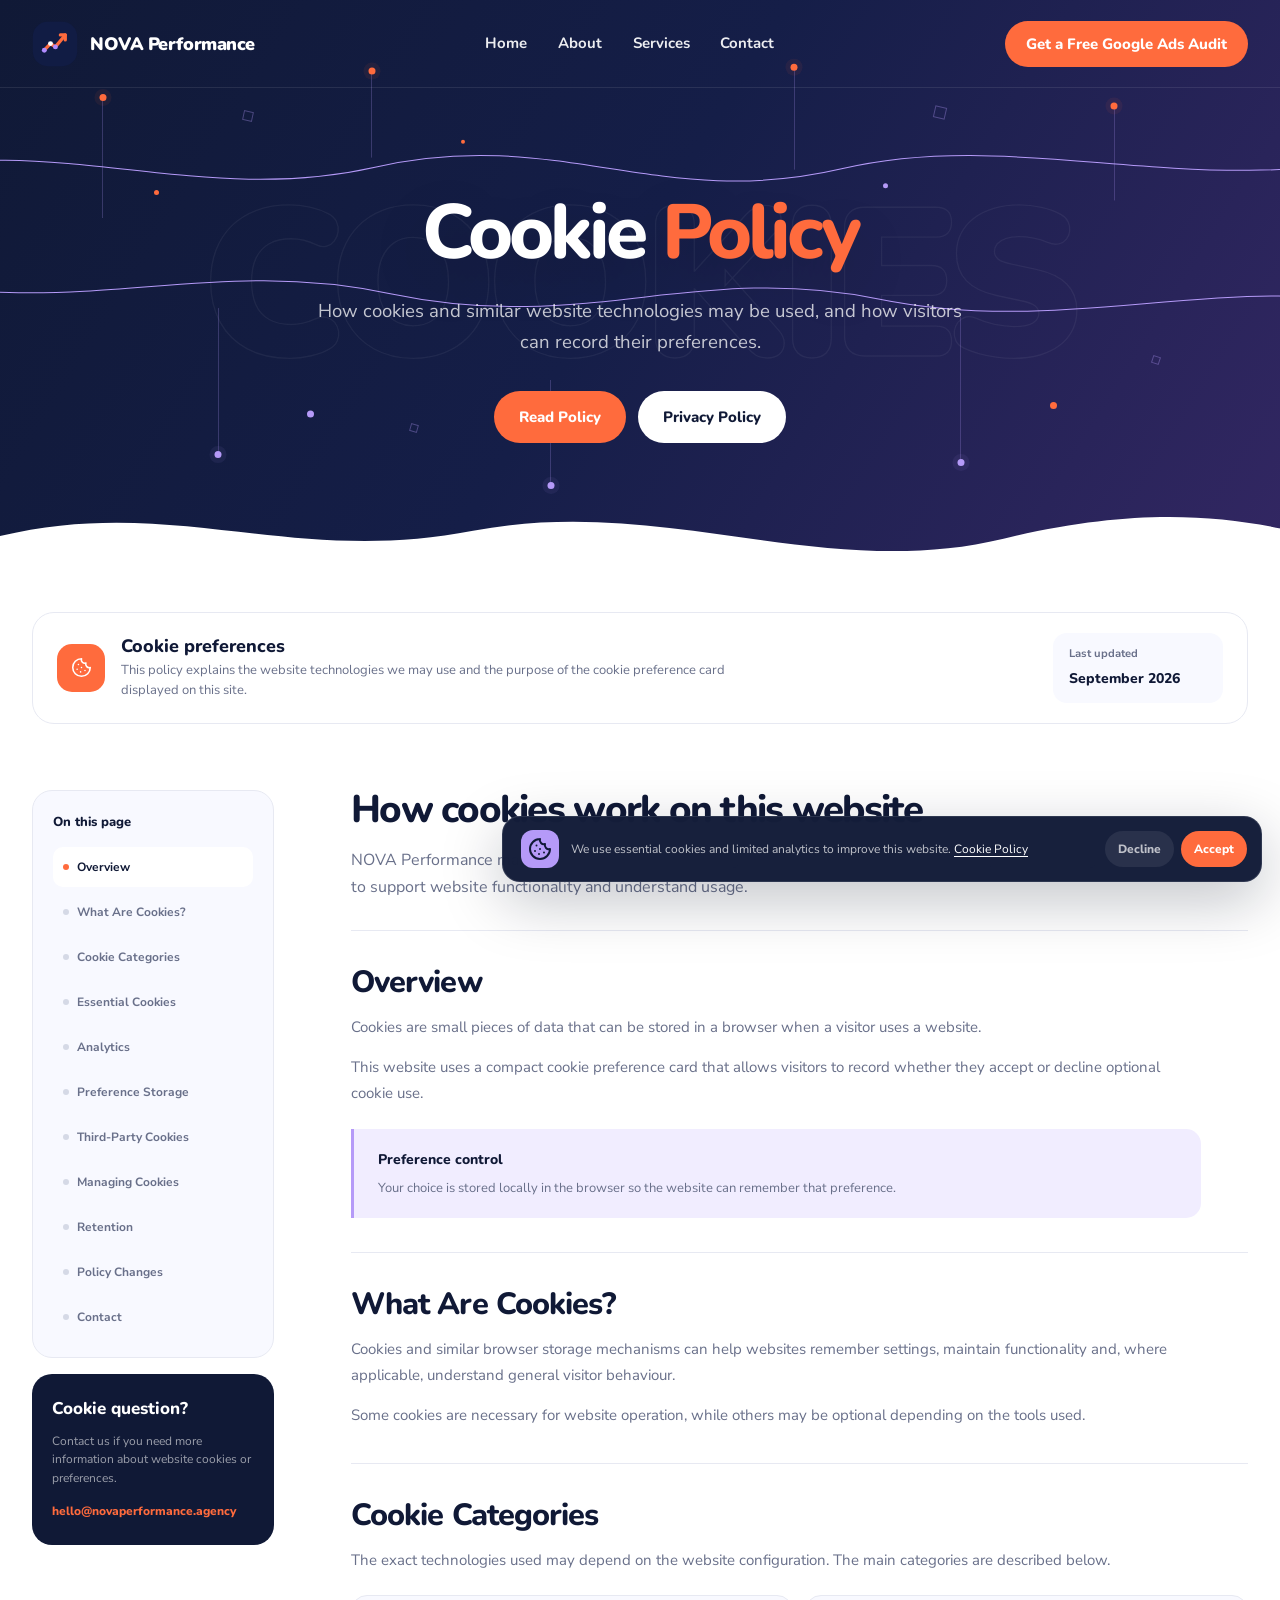
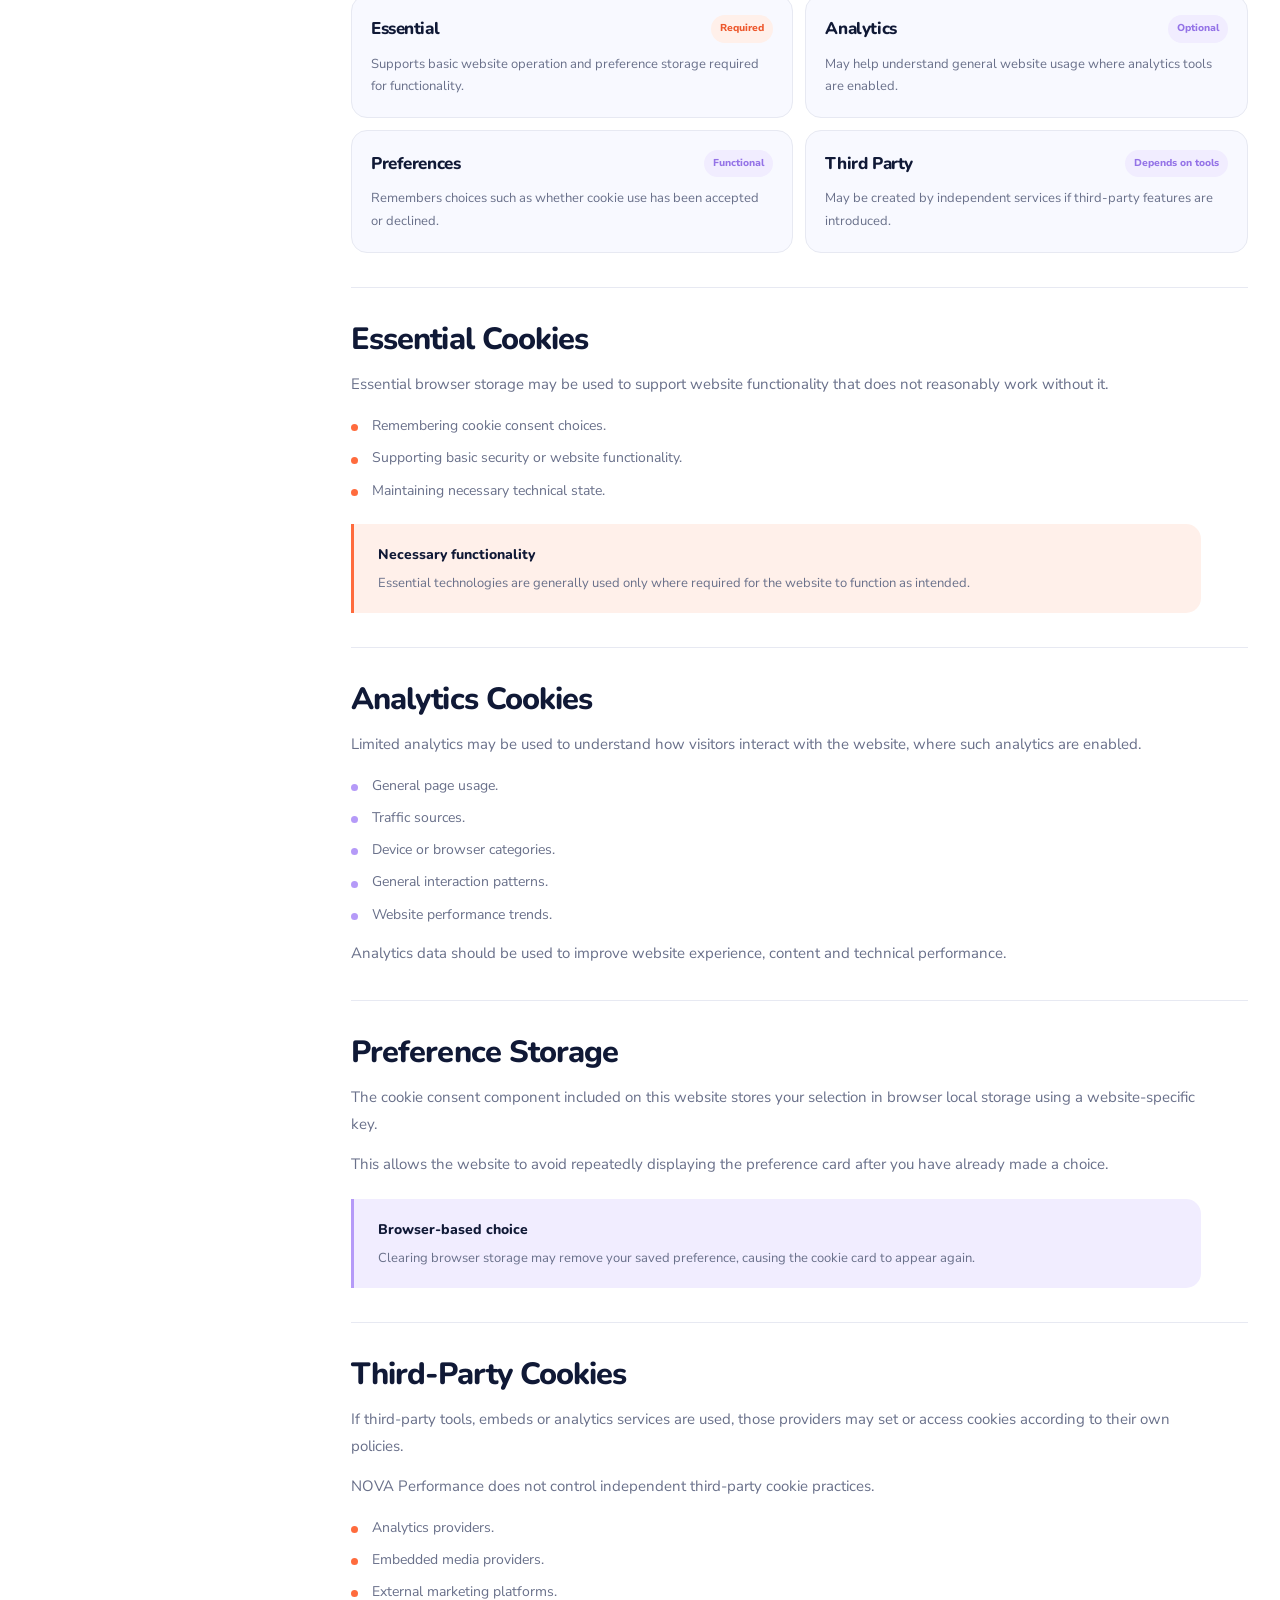
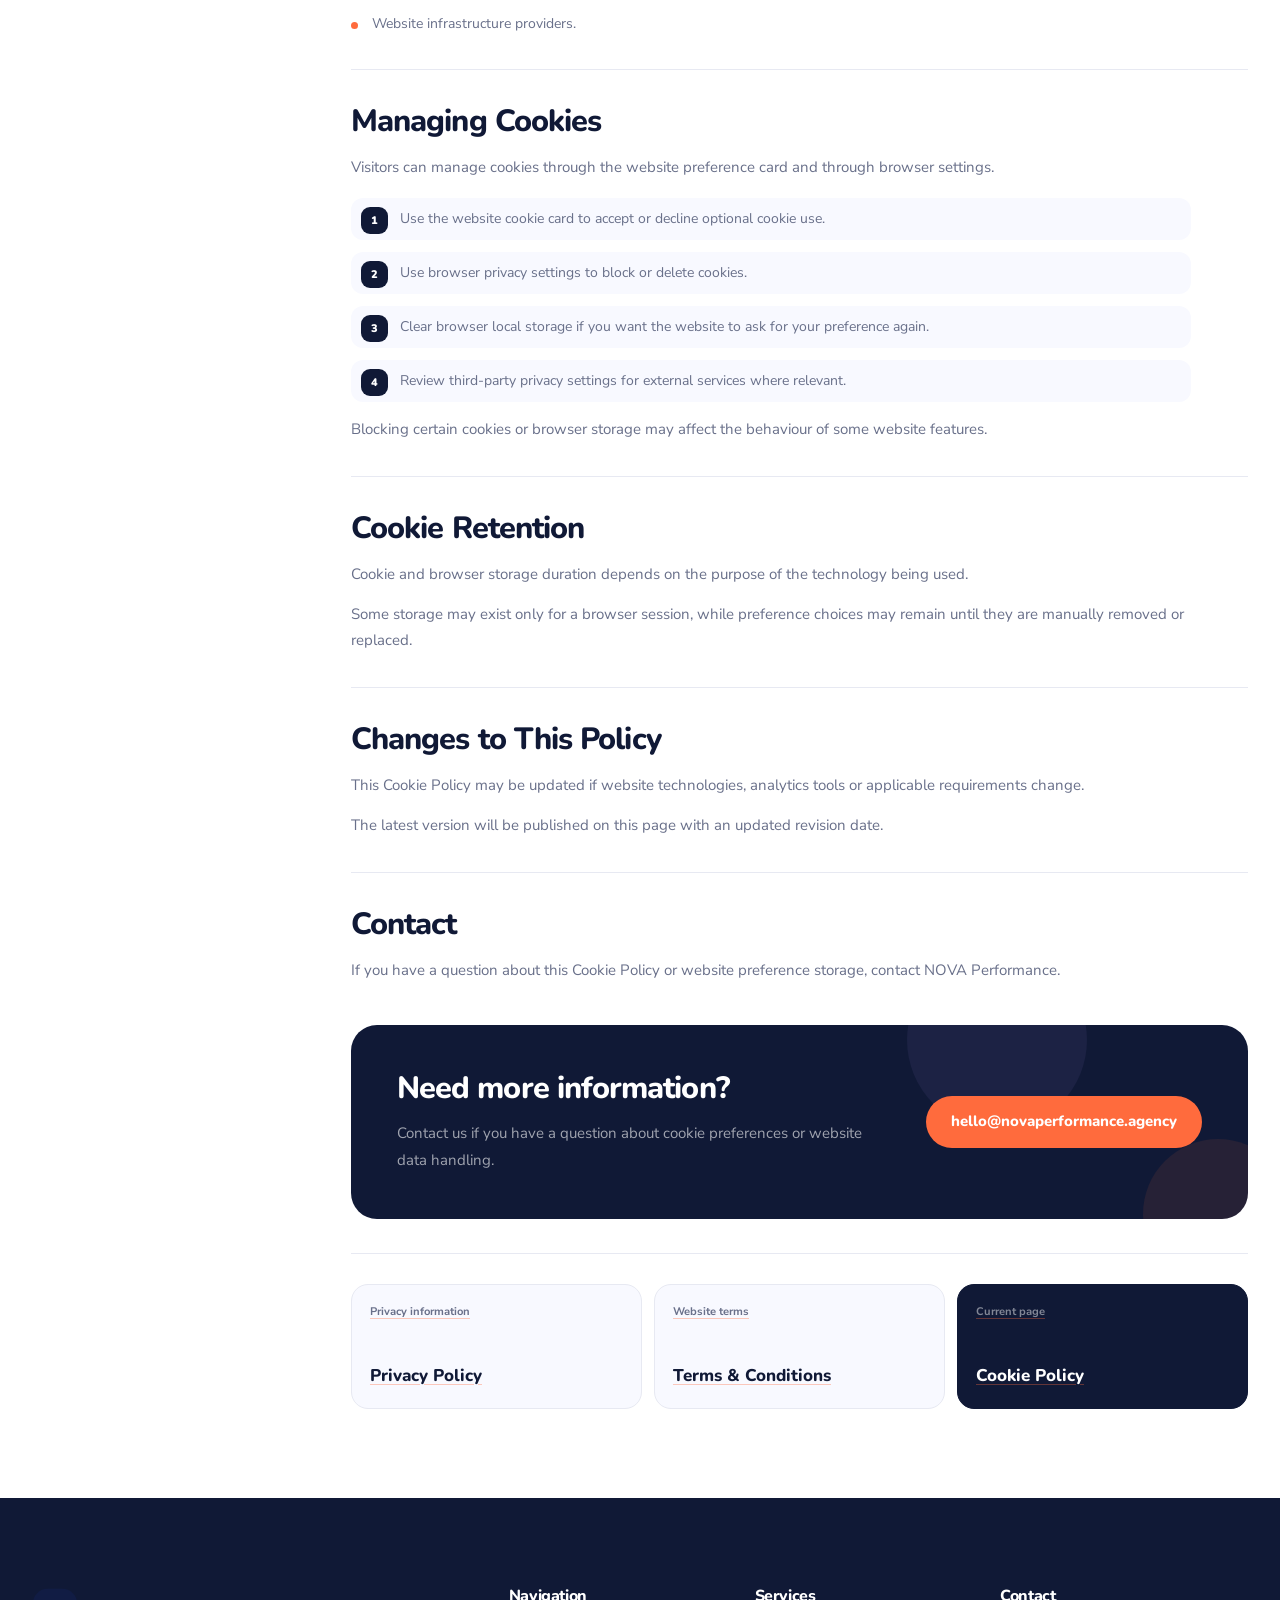
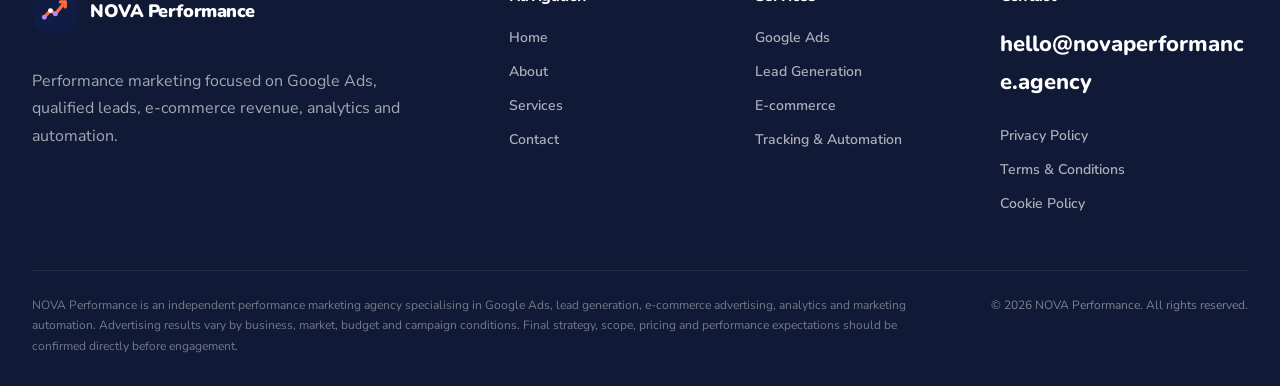
==== commit 2e3c882f: "+" ====
--- a/cookies.html
+++ b/cookies.html
@@ -10,7 +10,7 @@
 
     <meta
         name="description"
-        content="Cookie Policy for Northpeak Performance explaining essential cookies, analytics, preferences and how cookie choices are handled on this website."
+        content="Cookie Policy for {companyName} explaining essential cookies, analytics, preferences and how cookie choices are handled on this website."
     >
 
     <meta
@@ -19,13 +19,13 @@
     >
 
     <title>
-        Cookie Policy — Northpeak Performance
+        Cookie Policy — {companyName}
     </title>
 
     <link
         rel="icon"
-        type="image/svg+xml"
-        href="assets/img/brand/favicon.svg"
+        type="image/png"
+        href="assets/icons/favicon.png"
         data-config-favicon
     >
 
@@ -69,11 +69,11 @@
                 <a
                     class="site-logo"
                     href="index.html"
-                    aria-label="Northpeak Performance home"
+                    aria-label="{companyName} home" data-config-aria-label="companyName" data-config-suffix=" home"
                 >
                     <img
                         class="site-logo__mark"
-                        src="assets/img/brand/logo.svg"
+                        src="assets/icons/logo.svg"
                         alt=""
                         width="46"
                         height="46"
@@ -84,7 +84,7 @@
                         class="site-logo__name"
                         data-config-text="companyName"
                     >
-                        Northpeak Performance
+                        {companyName}
                     </span>
                 </a>
 
@@ -98,8 +98,7 @@
                         <li class="site-nav__item">
                             <a
                                 class="site-nav__link"
-                                href="index.html"
-                            >
+                                href="index.html">
                                 Home
                             </a>
                         </li>
@@ -107,8 +106,7 @@
                         <li class="site-nav__item">
                             <a
                                 class="site-nav__link"
-                                href="index.html#about"
-                            >
+                                href="index.html#about">
                                 About
                             </a>
                         </li>
@@ -118,26 +116,25 @@
                             <a
                                 class="site-nav__link"
                                 href="index.html#services"
-                                aria-haspopup="true"
-                            >
+                                aria-haspopup="true">
                                 Services
                             </a>
 
                             <div class="site-nav__dropdown">
 
-                                <a href="google-ads-management.html">
+                                <a href="google-ads-management.html" data-config-href="services.googleAds.url" data-config-text="services.googleAds.title">
                                     Google Ads Management
                                 </a>
 
-                                <a href="lead-generation.html">
+                                <a href="lead-generation.html" data-config-href="services.leadGeneration.url" data-config-text="services.leadGeneration.title">
                                     Lead Generation
                                 </a>
 
-                                <a href="ecommerce-advertising.html">
+                                <a href="ecommerce-advertising.html" data-config-href="services.ecommerce.url" data-config-text="services.ecommerce.title">
                                     E-commerce Advertising
                                 </a>
 
-                                <a href="tracking-automation.html">
+                                <a href="tracking-automation.html" data-config-href="services.trackingAutomation.url" data-config-text="services.trackingAutomation.title">
                                     Tracking &amp; Automation
                                 </a>
 
@@ -148,8 +145,7 @@
                         <li class="site-nav__item">
                             <a
                                 class="site-nav__link"
-                                href="index.html#contact"
-                            >
+                                href="index.html#contact">
                                 Contact
                             </a>
                         </li>
@@ -164,7 +160,7 @@
                         class="btn btn--primary site-header__cta"
                         href="index.html#contact"
                     >
-                        Get a Free Audit
+                        <span data-config-text="primaryCTA">Get a Free Audit</span>
                     </a>
 
                     <button
@@ -211,29 +207,25 @@
 
                     <a
                         class="mobile-menu__link"
-                        href="index.html"
-                    >
+                        href="index.html">
                         Home
                     </a>
 
                     <a
                         class="mobile-menu__link"
-                        href="index.html#about"
-                    >
+                        href="index.html#about">
                         About
                     </a>
 
                     <a
                         class="mobile-menu__link"
-                        href="index.html#services"
-                    >
+                        href="index.html#services">
                         Services
                     </a>
 
                     <a
                         class="mobile-menu__link"
-                        href="index.html#contact"
-                    >
+                        href="index.html#contact">
                         Contact
                     </a>
 
@@ -244,29 +236,29 @@
 
                     <a
                         class="mobile-menu__service"
-                        href="google-ads-management.html"
-                    >
+                        href="google-ads-management.html" data-config-href="services.googleAds.url"
+                     data-config-text="services.googleAds.shortTitle">
                         Google Ads
                     </a>
 
                     <a
                         class="mobile-menu__service"
-                        href="lead-generation.html"
-                    >
+                        href="lead-generation.html" data-config-href="services.leadGeneration.url"
+                     data-config-text="services.leadGeneration.title">
                         Lead Generation
                     </a>
 
                     <a
                         class="mobile-menu__service"
-                        href="ecommerce-advertising.html"
-                    >
+                        href="ecommerce-advertising.html" data-config-href="services.ecommerce.url"
+                     data-config-text="services.ecommerce.shortTitle">
                         E-commerce
                     </a>
 
                     <a
                         class="mobile-menu__service"
-                        href="tracking-automation.html"
-                    >
+                        href="tracking-automation.html" data-config-href="services.trackingAutomation.url"
+                     data-config-text="services.trackingAutomation.title">
                         Tracking &amp; Automation
                     </a>
 
@@ -279,11 +271,11 @@
 
                 <a
                     class="mobile-menu__email"
-                    href="mailto:hello@northpeakperformance.com"
+                    href="mailto:"
                     data-config-email-link
                 >
                     <span data-config-text="email">
-                        hello@northpeakperformance.com
+                        Email us
                     </span>
                 </a>
 
@@ -549,8 +541,8 @@
 
                         <a
                             class="btn btn--light"
-                            href="privacy.html"
-                        >
+                            href="privacy.html" data-config-href="legal.privacy.url"
+                         data-config-text="legal.privacy.title">
                             Privacy Policy
                         </a>
 
@@ -763,11 +755,11 @@
                             </p>
 
                             <a
-                                href="mailto:hello@northpeakperformance.com"
+                                href="mailto:"
                                 data-config-email-link
                             >
                                 <span data-config-text="email">
-                                    hello@northpeakperformance.com
+                                    Email us
                                 </span>
                             </a>
 
@@ -792,7 +784,7 @@
                             </h2>
 
                             <p>
-                                Northpeak Performance may use
+                                {companyName} may use
                                 essential website storage and,
                                 where enabled, limited analytics
                                 technologies to support website
@@ -1167,7 +1159,7 @@
                             </p>
 
                             <p>
-                                Northpeak Performance does not
+                                {companyName} does not
                                 control independent third-party
                                 cookie practices.
                             </p>
@@ -1319,7 +1311,7 @@
                                 If you have a question about
                                 this Cookie Policy or website
                                 preference storage, contact
-                                Northpeak Performance.
+                                {companyName}.
                             </p>
 
 
@@ -1345,7 +1337,7 @@
 
                                     <a
                                         class="btn btn--primary"
-                                        href="mailto:hello@northpeakperformance.com"
+                                        href="mailto:"
                                         data-config-email-link
                                     >
                                         Email Us
@@ -1367,7 +1359,7 @@
 
                             <a
                                 class="legal-page-nav__link"
-                                href="privacy.html"
+                                href="privacy.html" data-config-href="legal.privacy.url"
                             >
                                 <span>
                                     Privacy information
@@ -1381,7 +1373,7 @@
 
                             <a
                                 class="legal-page-nav__link"
-                                href="terms.html"
+                                href="terms.html" data-config-href="legal.terms.url"
                             >
                                 <span>
                                     Website terms
@@ -1395,7 +1387,7 @@
 
                             <a
                                 class="legal-page-nav__link"
-                                href="cookies.html"
+                                href="cookies.html" data-config-href="legal.cookies.url"
                                 aria-current="page"
                             >
                                 <span>
@@ -1437,7 +1429,7 @@
                     >
                         <img
                             class="site-logo__mark"
-                            src="assets/img/brand/logo.svg"
+                            src="assets/icons/logo.svg"
                             alt=""
                             width="46"
                             height="46"
@@ -1449,7 +1441,7 @@
                             class="site-logo__name"
                             data-config-text="companyName"
                         >
-                            Northpeak Performance
+                            {companyName}
                         </span>
                     </a>
 
@@ -1504,19 +1496,19 @@
                         class="site-footer__nav"
                         aria-label="Footer services"
                     >
-                        <a href="google-ads-management.html">
+                        <a href="google-ads-management.html" data-config-href="services.googleAds.url" data-config-text="services.googleAds.shortTitle">
                             Google Ads
                         </a>
 
-                        <a href="lead-generation.html">
+                        <a href="lead-generation.html" data-config-href="services.leadGeneration.url" data-config-text="services.leadGeneration.title">
                             Lead Generation
                         </a>
 
-                        <a href="ecommerce-advertising.html">
+                        <a href="ecommerce-advertising.html" data-config-href="services.ecommerce.url" data-config-text="services.ecommerce.shortTitle">
                             E-commerce
                         </a>
 
-                        <a href="tracking-automation.html">
+                        <a href="tracking-automation.html" data-config-href="services.trackingAutomation.url" data-config-text="services.trackingAutomation.title">
                             Tracking &amp; Automation
                         </a>
                     </nav>
@@ -1532,11 +1524,11 @@
 
                     <a
                         class="site-footer__email"
-                        href="mailto:hello@northpeakperformance.com"
+                        href="mailto:"
                         data-config-email-link
                     >
                         <span data-config-text="email">
-                            hello@northpeakperformance.com
+                            Email us
                         </span>
                     </a>
 
@@ -1546,18 +1538,18 @@
                         aria-label="Legal navigation"
                         style="margin-top: 22px;"
                     >
-                        <a href="privacy.html">
+                        <a href="privacy.html" data-config-href="legal.privacy.url" data-config-text="legal.privacy.title">
                             Privacy Policy
                         </a>
 
-                        <a href="terms.html">
+                        <a href="terms.html" data-config-href="legal.terms.url" data-config-text="legal.terms.title">
                             Terms &amp; Conditions
                         </a>
 
                         <a
-                            href="cookies.html"
+                            href="cookies.html" data-config-href="legal.cookies.url"
                             aria-current="page"
-                        >
+                         data-config-text="legal.cookies.title">
                             Cookie Policy
                         </a>
                     </nav>
@@ -1571,9 +1563,9 @@
 
                 <p
                     class="site-footer__disclaimer"
-                    data-config-text="footer.disclaimer"
+                    data-config-text="disclaimer"
                 >
-                    Northpeak Performance is an independent
+                    {companyName} is an independent
                     performance marketing agency. Google,
                     Google Ads, YouTube, Performance Max and
                     related product names are trademarks of
@@ -1587,10 +1579,10 @@
                     <span data-current-year>2026</span>
 
                     <span data-config-text="companyName">
-                        Northpeak Performance
+                        {companyName}
                     </span>.
 
-                    All rights reserved.
+                    <span>All rights reserved.</span>
                 </p>
 
             </div>
@@ -1621,10 +1613,9 @@
 
 
             <p class="cookie-consent__text">
-                We use essential cookies and limited analytics
-                to improve this website.
-
-                <a href="cookies.html">
+                <span>We use essential cookies and limited analytics to improve this website.</span>
+
+                <a href="cookies.html" data-config-href="legal.cookies.url" data-config-text="legal.cookies.title">
                     Cookie Policy
                 </a>
             </p>
@@ -1658,7 +1649,7 @@
     
 
     <script
-        src="assets/config/config.js"
+        src="config/config.js"
         defer
     ></script>
 
--- a/assets/css/global.css
+++ b/assets/css/global.css
@@ -950,6 +950,7 @@
 
     display: flex;
     align-items: center;
+    justify-content: center;
 
     min-height: clamp(650px, 82vh, 820px);
 
@@ -978,6 +979,10 @@
     display: flex;
     flex-direction: column;
     align-items: center;
+    justify-content: center;
+
+    width: 100%;
+    margin-inline: auto;
 
     text-align: center;
 }
@@ -987,6 +992,7 @@
     z-index: 4;
 
     max-width: 1120px;
+    margin-inline: auto;
 
     color: var(--color-white);
 
@@ -1003,6 +1009,7 @@
     z-index: 4;
 
     max-width: 690px;
+    margin-inline: auto;
 
     margin-top: 26px;
 
@@ -1023,6 +1030,7 @@
     gap: 12px;
 
     margin-top: 34px;
+    margin-inline: auto;
 }
 
 
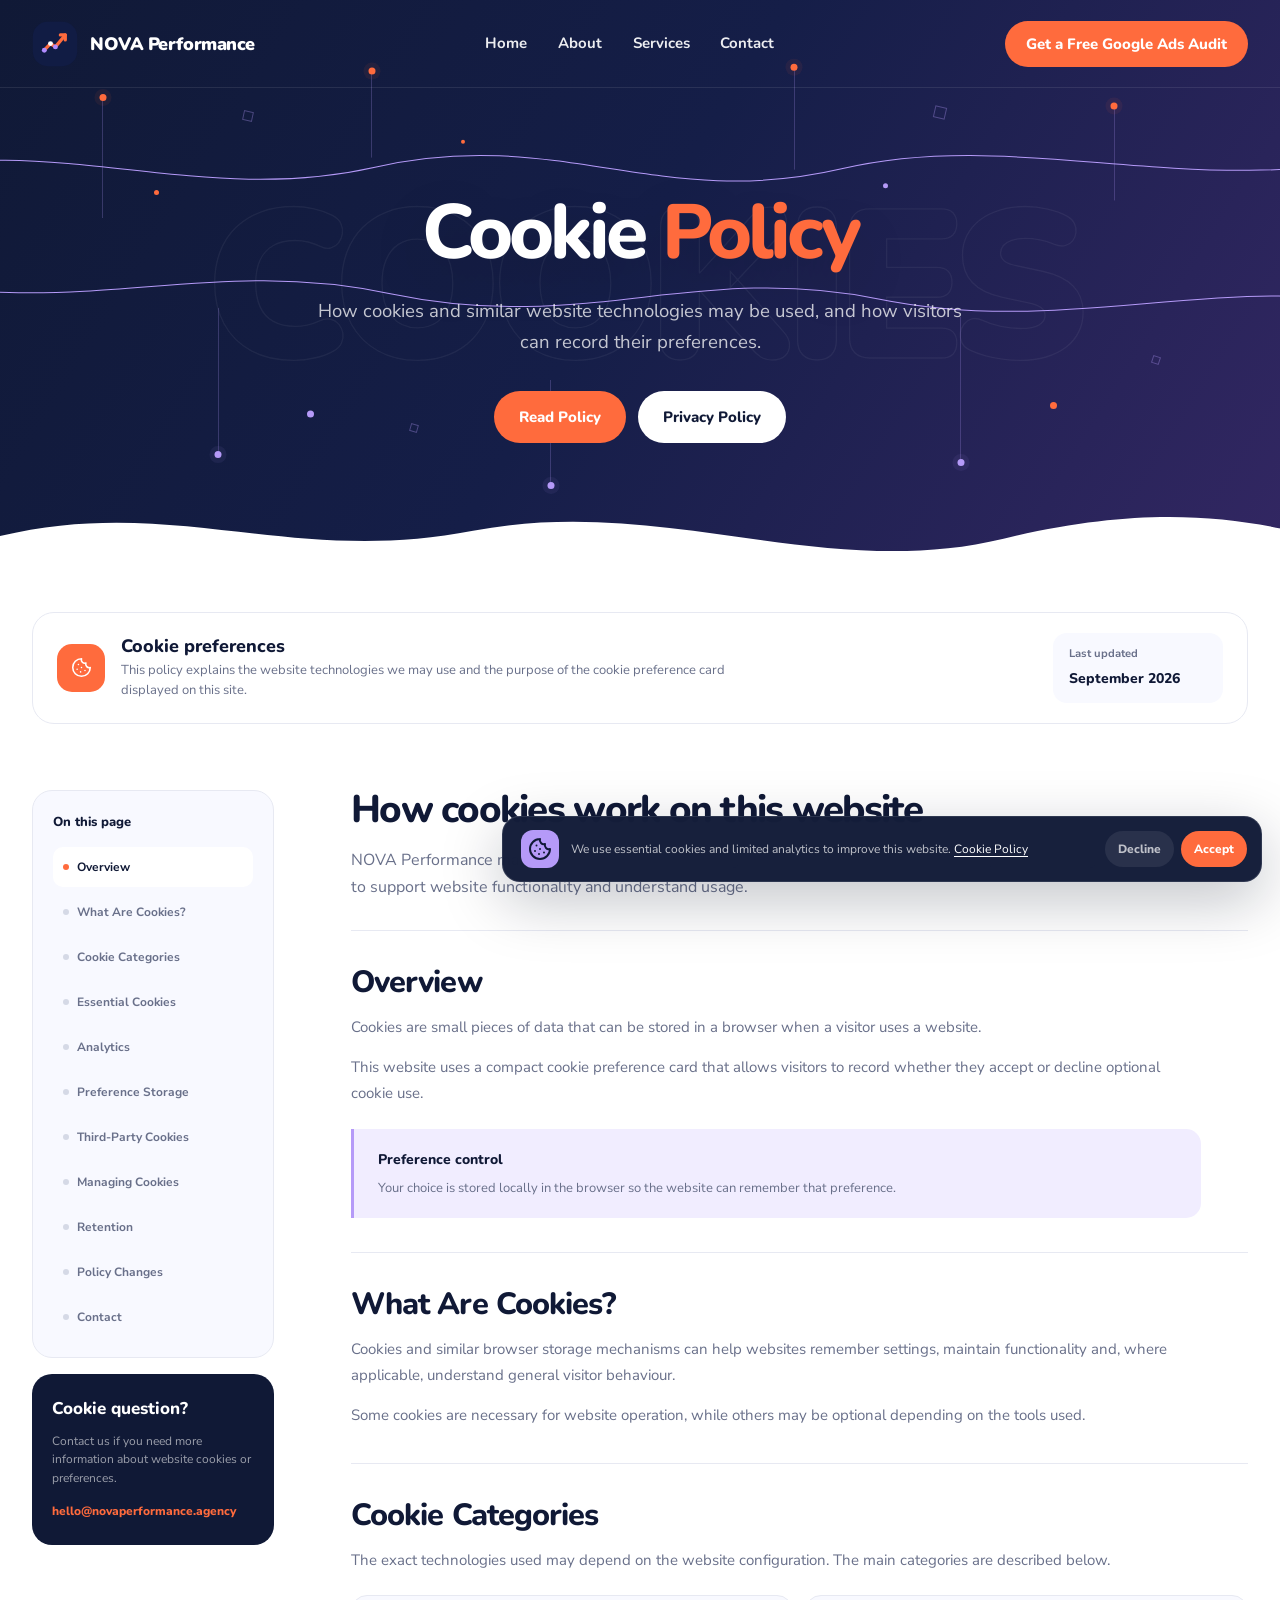
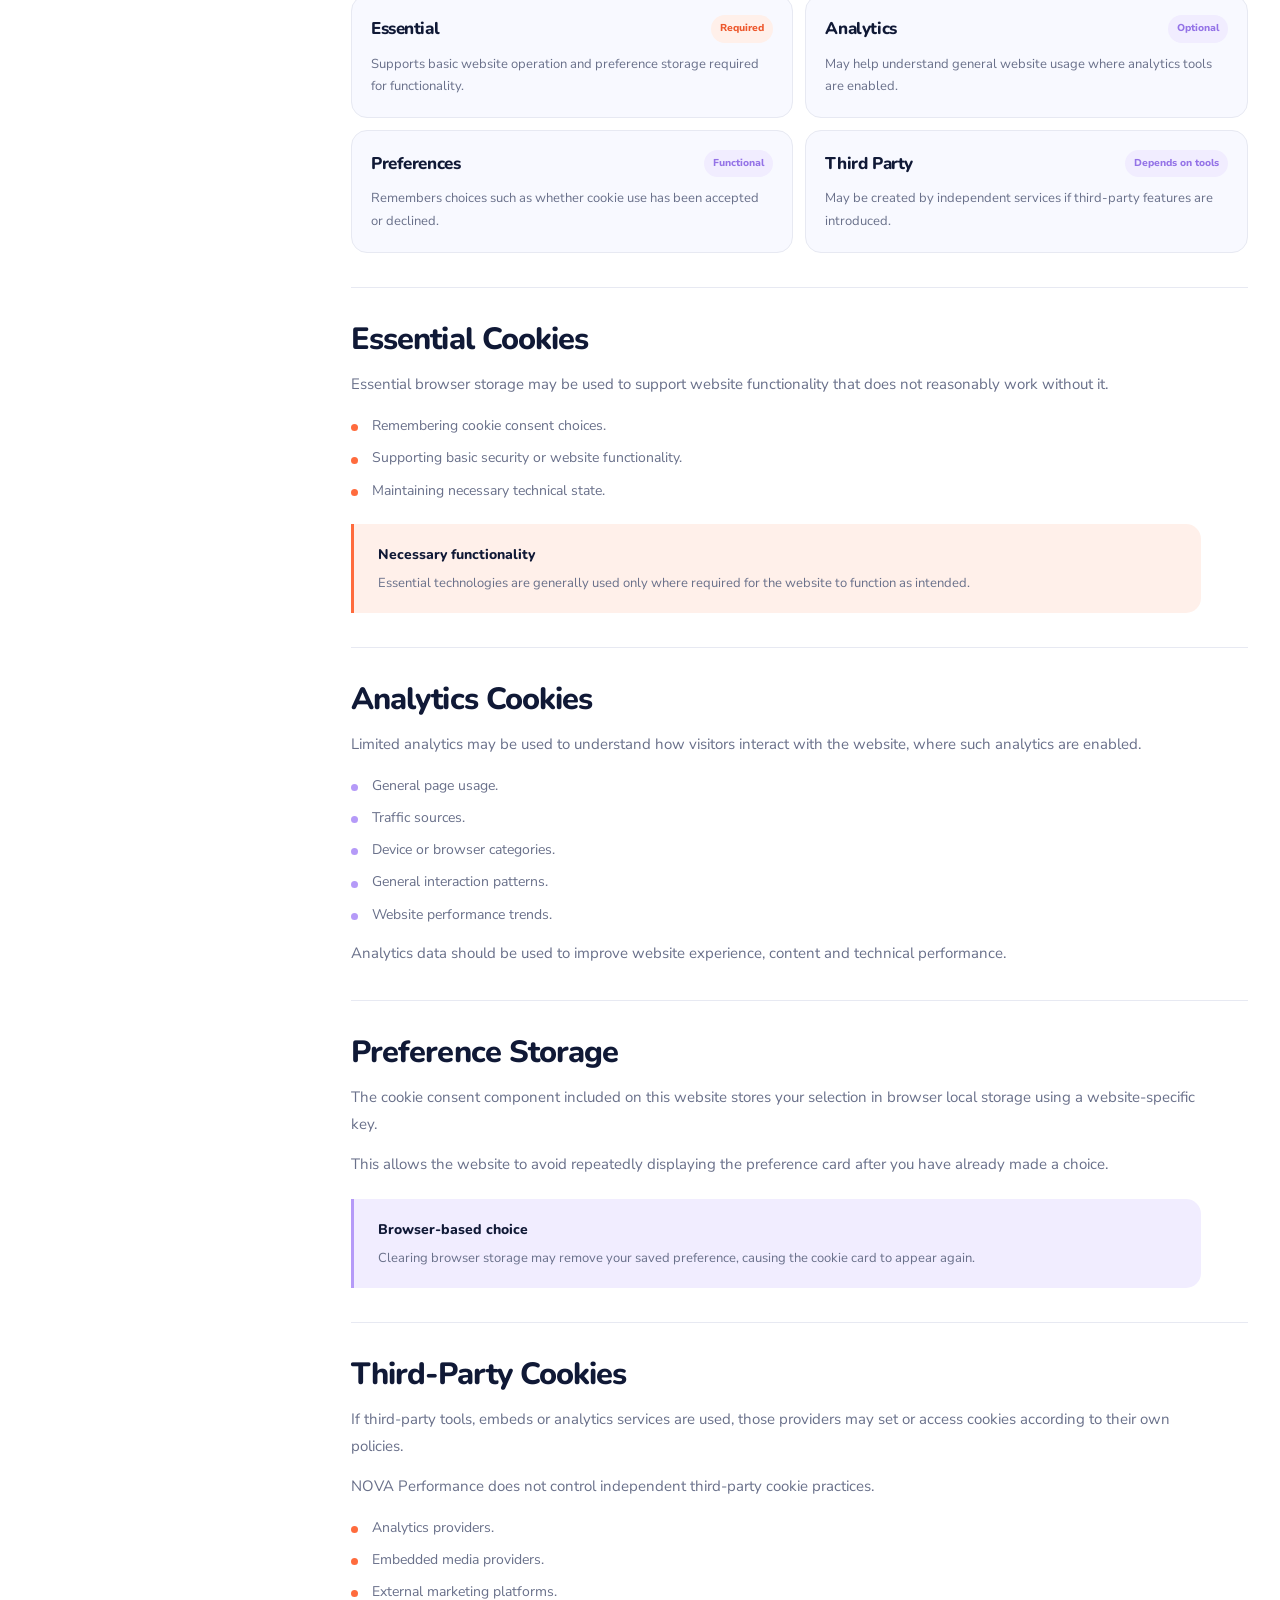
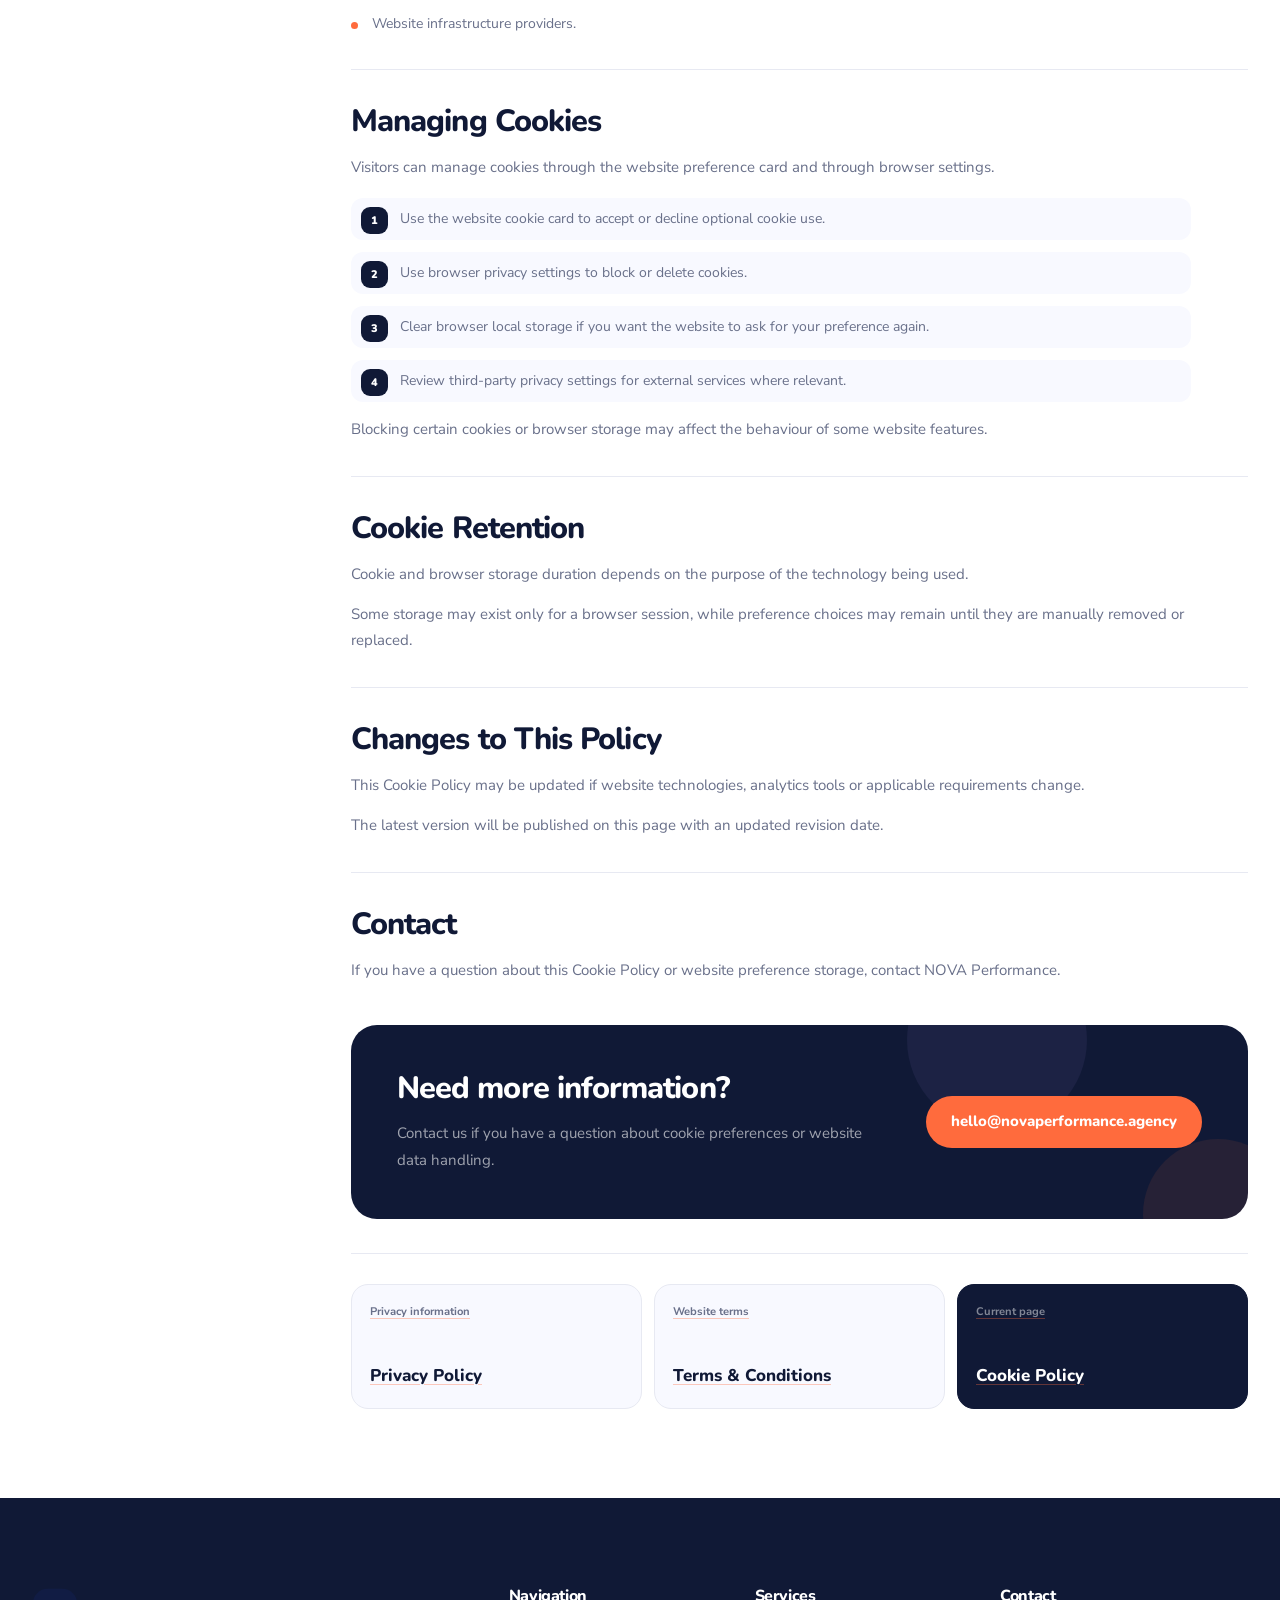
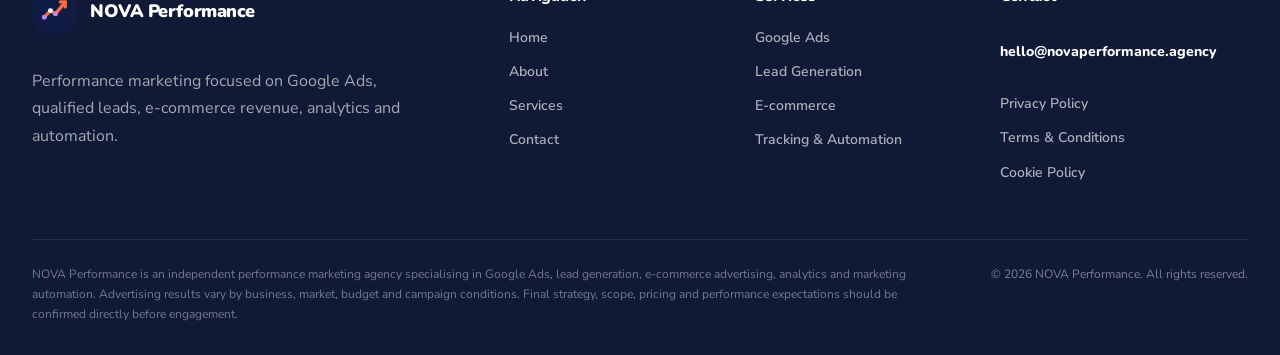
==== commit 1d987363: "+" ====
--- a/cookies.html
+++ b/cookies.html
@@ -217,22 +217,22 @@
                         About
                     </a>
 
-                    <a
-                        class="mobile-menu__link"
-                        href="index.html#services">
-                        Services
-                    </a>
-
-                    <a
-                        class="mobile-menu__link"
-                        href="index.html#contact">
-                        Contact
-                    </a>
-
-                </nav>
-
-
-                <div class="mobile-menu__services">
+                    <button
+                        class="mobile-menu__link mobile-menu__link--services"
+                        type="button"
+                        aria-expanded="false"
+                        aria-controls="mobile-services"
+                        data-mobile-services-toggle
+                    >
+                        <span>Services</span>
+                        <i data-lucide="chevron-down"></i>
+                    </button>
+
+                    <div
+                        class="mobile-menu__services"
+                        id="mobile-services"
+                        data-mobile-services
+                    >
 
                     <a
                         class="mobile-menu__service"
@@ -261,8 +261,14 @@
                      data-config-text="services.trackingAutomation.title">
                         Tracking &amp; Automation
                     </a>
-
-                </div>
+                    </div>
+
+                    <a
+                        class="mobile-menu__link"
+                        href="index.html#contact">
+                        Contact
+                    </a>
+                </nav>
 
             </div>
 
--- a/assets/css/global.css
+++ b/assets/css/global.css
@@ -482,6 +482,199 @@
 
 
 
+.traffic-boost {
+    display: flex;
+    align-items: center;
+
+    min-height: calc(100svh - var(--header-height));
+    padding-block: clamp(24px, 3vw, 48px);
+
+    background: var(--color-white);
+}
+
+.traffic-boost__grid {
+    display: grid;
+    grid-template-columns:
+        minmax(0, 1.04fr)
+        minmax(0, 0.96fr);
+    align-items: center;
+    gap: clamp(42px, 6vw, 90px);
+
+    width: 100%;
+}
+
+.traffic-boost__visual {
+    display: grid;
+    place-items: center;
+
+    min-width: 0;
+}
+
+.traffic-boost__visual img {
+    width: min(104%, 780px);
+    max-width: none;
+
+    filter:
+        drop-shadow(0 24px 46px rgba(47, 82, 167, 0.08));
+
+    transform: translateX(-22px);
+}
+
+.traffic-boost__content {
+    max-width: 720px;
+
+    justify-self: end;
+}
+
+.traffic-boost .section-label {
+    margin-bottom: 10px;
+
+    color: var(--color-navy-soft);
+
+    text-transform: uppercase;
+    letter-spacing: 0;
+}
+
+.traffic-boost .section-label::before {
+    display: none;
+}
+
+.traffic-boost h2 {
+    max-width: 720px;
+
+    font-size: clamp(36px, 3.15vw, 52px);
+    line-height: 1;
+    letter-spacing: 0;
+    white-space: nowrap;
+}
+
+.traffic-boost__lead {
+    max-width: 650px;
+
+    margin-top: 14px;
+
+    font-family: var(--font-heading);
+    font-size: clamp(18px, 1.28vw, 22px);
+    font-weight: 700;
+    line-height: 1.46;
+
+    color: #706d8d;
+}
+
+.traffic-boost__features {
+    display: grid;
+    grid-template-columns:
+        repeat(2, minmax(0, 1fr));
+    gap: clamp(20px, 3vw, 38px);
+
+    margin-top: clamp(22px, 3vw, 34px);
+}
+
+.traffic-boost__feature {
+    min-width: 0;
+}
+
+.traffic-boost__icon {
+    position: relative;
+
+    display: inline-grid;
+    place-items: center;
+
+    width: 68px;
+    height: 68px;
+
+    margin-bottom: 10px;
+
+    border: 2px dashed currentColor;
+    border-radius: 50%;
+}
+
+.traffic-boost__icon::after {
+    content: "";
+
+    position: absolute;
+    right: -12px;
+    bottom: 4px;
+
+    width: 44px;
+    height: 2px;
+
+    background: currentColor;
+    border-radius: var(--radius-pill);
+}
+
+.traffic-boost__icon svg {
+    width: 32px;
+    height: 32px;
+
+    stroke-width: 1.8;
+}
+
+.traffic-boost__icon--orange {
+    color: var(--color-carrot);
+}
+
+.traffic-boost__icon--green {
+    color: #48d688;
+}
+
+.traffic-boost__feature h3 {
+    margin-bottom: 7px;
+
+    font-size: clamp(22px, 1.45vw, 27px);
+    line-height: 1.12;
+    letter-spacing: 0;
+    white-space: nowrap;
+}
+
+.traffic-boost__feature p {
+    max-width: 290px;
+
+    font-family: var(--font-heading);
+    font-size: clamp(16px, 1.05vw, 18px);
+    font-weight: 700;
+    line-height: 1.45;
+
+    color: #706d8d;
+}
+
+.traffic-boost__actions {
+    display: flex;
+
+    margin-top: clamp(22px, 3vw, 34px);
+}
+
+.traffic-boost__button {
+    min-width: 218px;
+    min-height: 54px;
+
+    padding-inline: 36px;
+
+    font-size: 14px;
+    text-transform: uppercase;
+
+    background:
+        linear-gradient(
+            135deg,
+            var(--color-lilac) 0%,
+            #5f58f2 100%
+        );
+
+    box-shadow: 0 18px 34px rgba(95, 88, 242, 0.22);
+}
+
+.traffic-boost__button:hover {
+    background:
+        linear-gradient(
+            135deg,
+            var(--color-lilac-dark) 0%,
+            #4f49df 100%
+        );
+}
+
+
+
+
 .site-header {
     position: fixed;
     top: 0;
@@ -880,25 +1073,77 @@
         background var(--transition-fast);
 }
 
+.mobile-menu__link--services {
+    width: 100%;
+
+    color: var(--color-white);
+    background: transparent;
+    border: 0;
+
+    cursor: pointer;
+
+    appearance: none;
+}
+
+.mobile-menu__link--services i {
+    width: 22px;
+    height: 22px;
+
+    margin-left: 10px;
+
+    transition: transform var(--transition-base);
+}
+
+.mobile-menu__link--services.is-open i {
+    transform: rotate(180deg);
+}
+
 .mobile-menu__link:hover {
     color: var(--color-carrot);
     background: rgba(255, 255, 255, 0.035);
 }
 
 .mobile-menu__services {
+    display: grid;
+    grid-template-columns:
+        repeat(2, minmax(0, 1fr));
+    gap: 8px;
+
+    max-height: 0;
+    margin-top: 0;
+
+    opacity: 0;
+    visibility: hidden;
+
+    overflow: hidden;
+
+    transition:
+        max-height var(--transition-base),
+        margin-top var(--transition-base),
+        opacity var(--transition-fast),
+        visibility var(--transition-base);
+}
+
+.mobile-menu__services.is-open {
+    max-height: 240px;
+    margin-top: 4px;
+
+    opacity: 1;
+    visibility: visible;
+}
+
+.mobile-menu__service {
     display: flex;
-    flex-wrap: wrap;
+    align-items: center;
     justify-content: center;
-    gap: 8px;
-
-    margin-top: 14px;
-}
-
-.mobile-menu__service {
-    padding: 9px 13px;
+
+    min-height: 42px;
+    padding: 9px 11px;
 
     font-size: 13px;
     font-weight: 700;
+    line-height: 1.2;
+    text-align: center;
 
     color: rgba(255, 255, 255, 0.72);
 
@@ -1900,13 +2145,20 @@
 .site-footer__email {
     display: inline-block;
 
+    width: fit-content;
+    max-width: 100%;
+    margin-top: 18px;
+
     font-family: var(--font-heading);
-    font-size: clamp(18px, 2vw, 22px);
+    font-size: clamp(13px, 1.1vw, 15px);
     font-weight: 800;
+    line-height: 1.2;
 
     color: var(--color-white);
 
-    word-break: break-word;
+    white-space: nowrap;
+    overflow: hidden;
+    text-overflow: ellipsis;
 
     transition: color var(--transition-fast);
 }
@@ -2147,6 +2399,19 @@
         padding-top:
             calc(var(--header-height) + 72px);
     }
+
+    .traffic-boost__grid {
+        gap: clamp(34px, 5vw, 62px);
+    }
+
+    .traffic-boost__visual img {
+        width: min(106%, 720px);
+    }
+
+    .traffic-boost h2 {
+        font-size: clamp(38px, 3.7vw, 52px);
+        white-space: normal;
+    }
 }
 
 
@@ -2166,6 +2431,36 @@
 
     .page-hero__word {
         font-size: clamp(105px, 22vw, 180px);
+    }
+
+    .traffic-boost {
+        min-height: auto;
+        padding-block: 46px 58px;
+    }
+
+    .traffic-boost__grid {
+        grid-template-columns: 1fr;
+        gap: 18px;
+
+        max-width: 820px;
+        margin-inline: auto;
+    }
+
+    .traffic-boost__visual img {
+        width: min(100%, 680px);
+        max-width: 100%;
+
+        transform: none;
+    }
+
+    .traffic-boost__content {
+        max-width: 720px;
+
+        justify-self: start;
+    }
+
+    .traffic-boost__lead {
+        max-width: 700px;
     }
 
     .form-grid {
@@ -2224,6 +2519,80 @@
         line-height: 1.04;
     }
 
+    .traffic-boost {
+        padding-block: 34px 46px;
+    }
+
+    .traffic-boost__grid {
+        gap: 10px;
+    }
+
+    .traffic-boost__content {
+        text-align: center;
+    }
+
+    .traffic-boost .section-label {
+        justify-content: center;
+
+        margin-bottom: 12px;
+    }
+
+    .traffic-boost h2,
+    .traffic-boost__lead,
+    .traffic-boost__feature p {
+        margin-inline: auto;
+    }
+
+    .traffic-boost h2 {
+        font-size: clamp(33px, 9vw, 44px);
+        white-space: normal;
+    }
+
+    .traffic-boost__lead {
+        margin-top: 16px;
+
+        font-size: 18px;
+    }
+
+    .traffic-boost__features {
+        gap: 22px;
+
+        margin-top: 24px;
+    }
+
+    .traffic-boost__icon {
+        width: 66px;
+        height: 66px;
+
+        margin-bottom: 10px;
+    }
+
+    .traffic-boost__icon::after {
+        right: -9px;
+        width: 43px;
+    }
+
+    .traffic-boost__icon svg {
+        width: 34px;
+        height: 34px;
+    }
+
+    .traffic-boost__feature h3 {
+        margin-bottom: 7px;
+
+        font-size: 23px;
+    }
+
+    .traffic-boost__feature p {
+        font-size: 16px;
+    }
+
+    .traffic-boost__actions {
+        justify-content: center;
+
+        margin-top: 26px;
+    }
+
     .text-large {
         font-size: 17px;
     }
@@ -2357,6 +2726,16 @@
         padding-inline: 19px;
     }
 
+    .traffic-boost__features {
+        grid-template-columns: 1fr;
+    }
+
+    .traffic-boost__button {
+        width: 100%;
+        min-width: 0;
+        min-height: 56px;
+    }
+
     .page-hero__actions {
         width: 100%;
     }
@@ -2370,6 +2749,7 @@
     }
 
     .mobile-menu__service {
+        min-height: 40px;
         padding:
             8px
             10px;
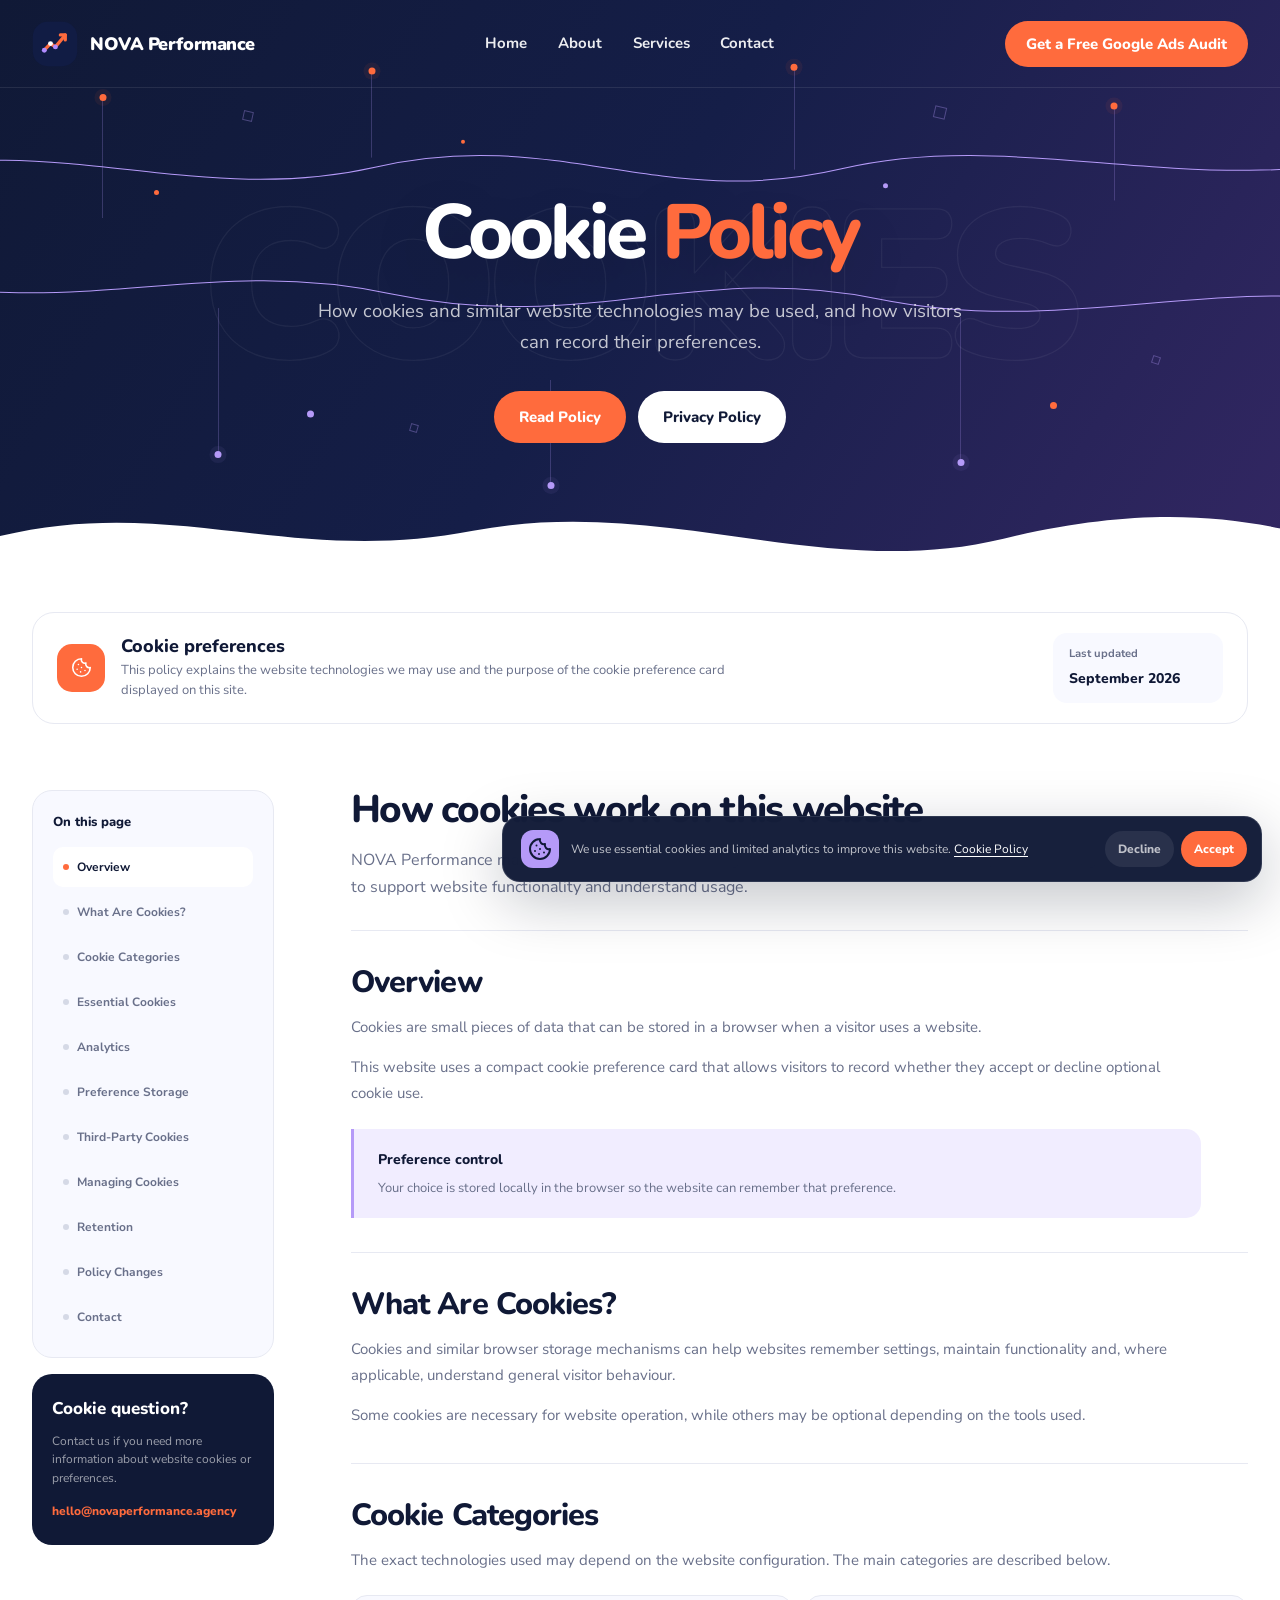
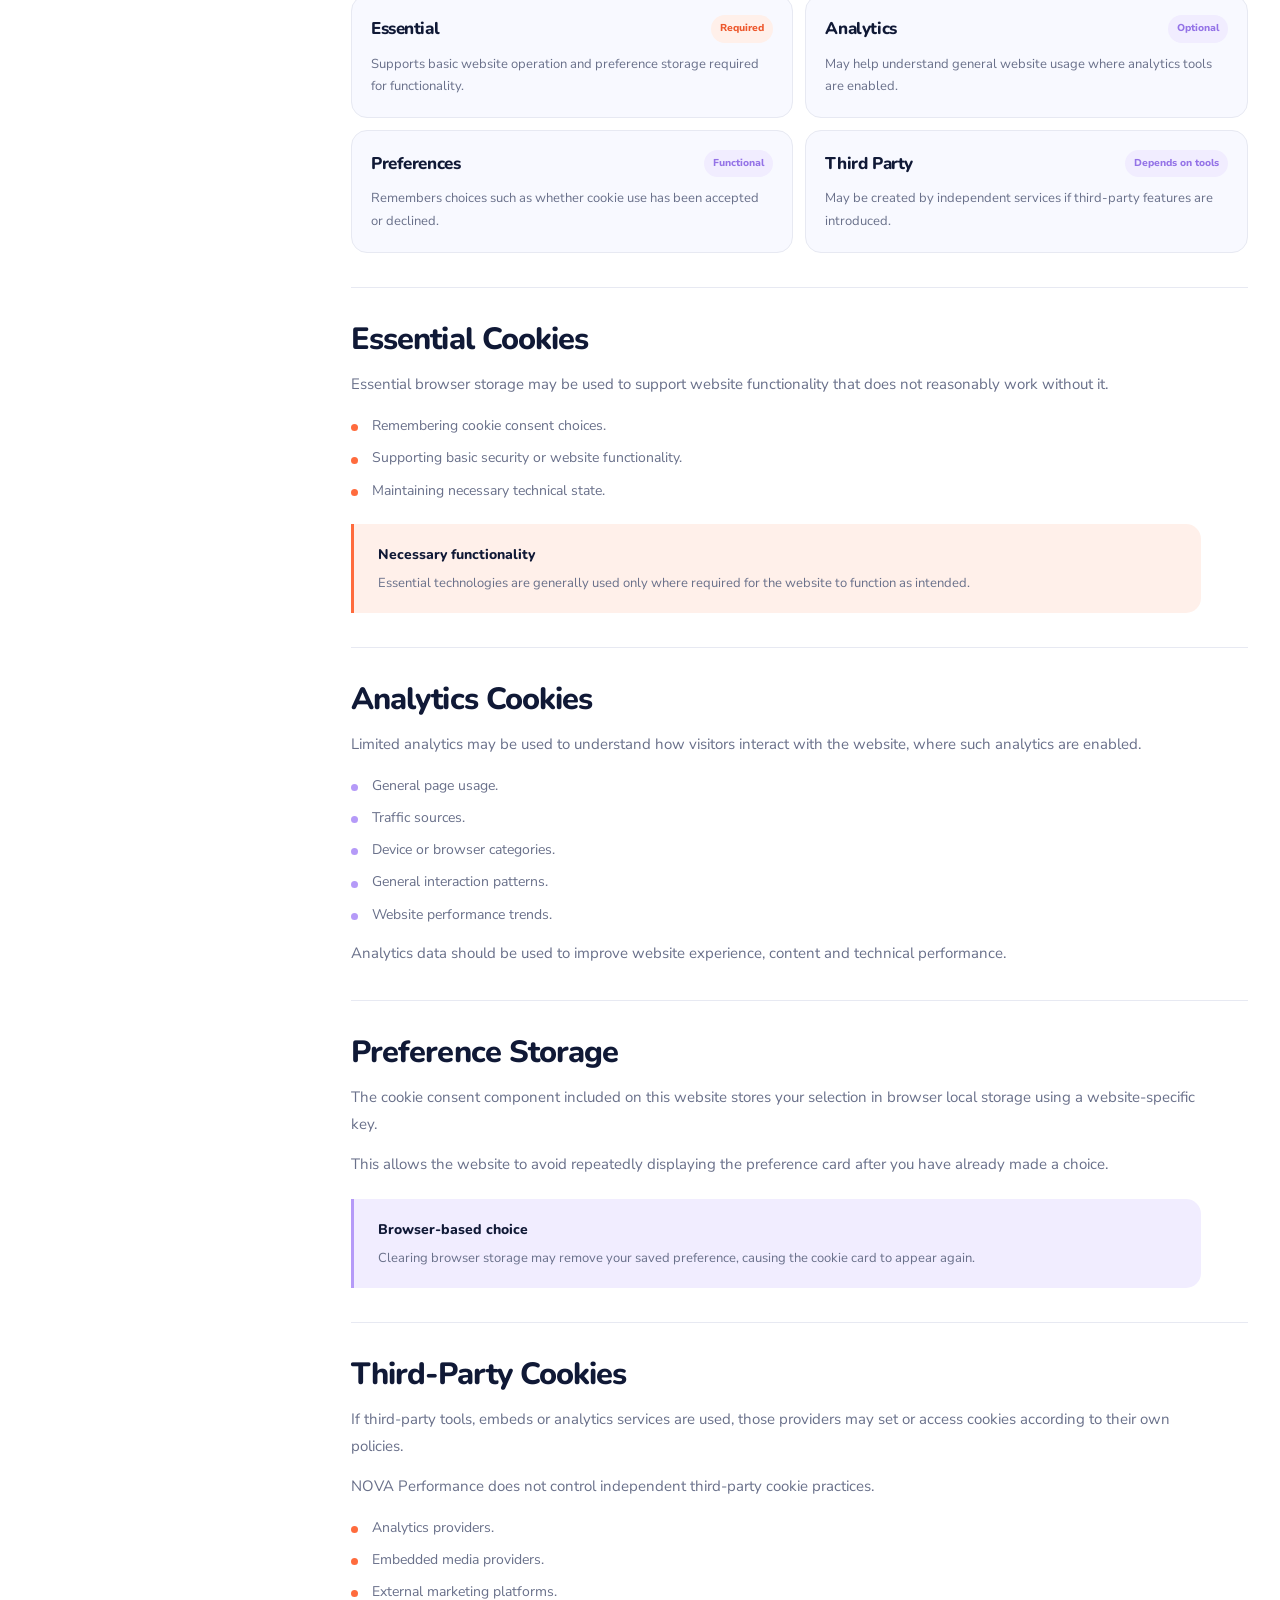
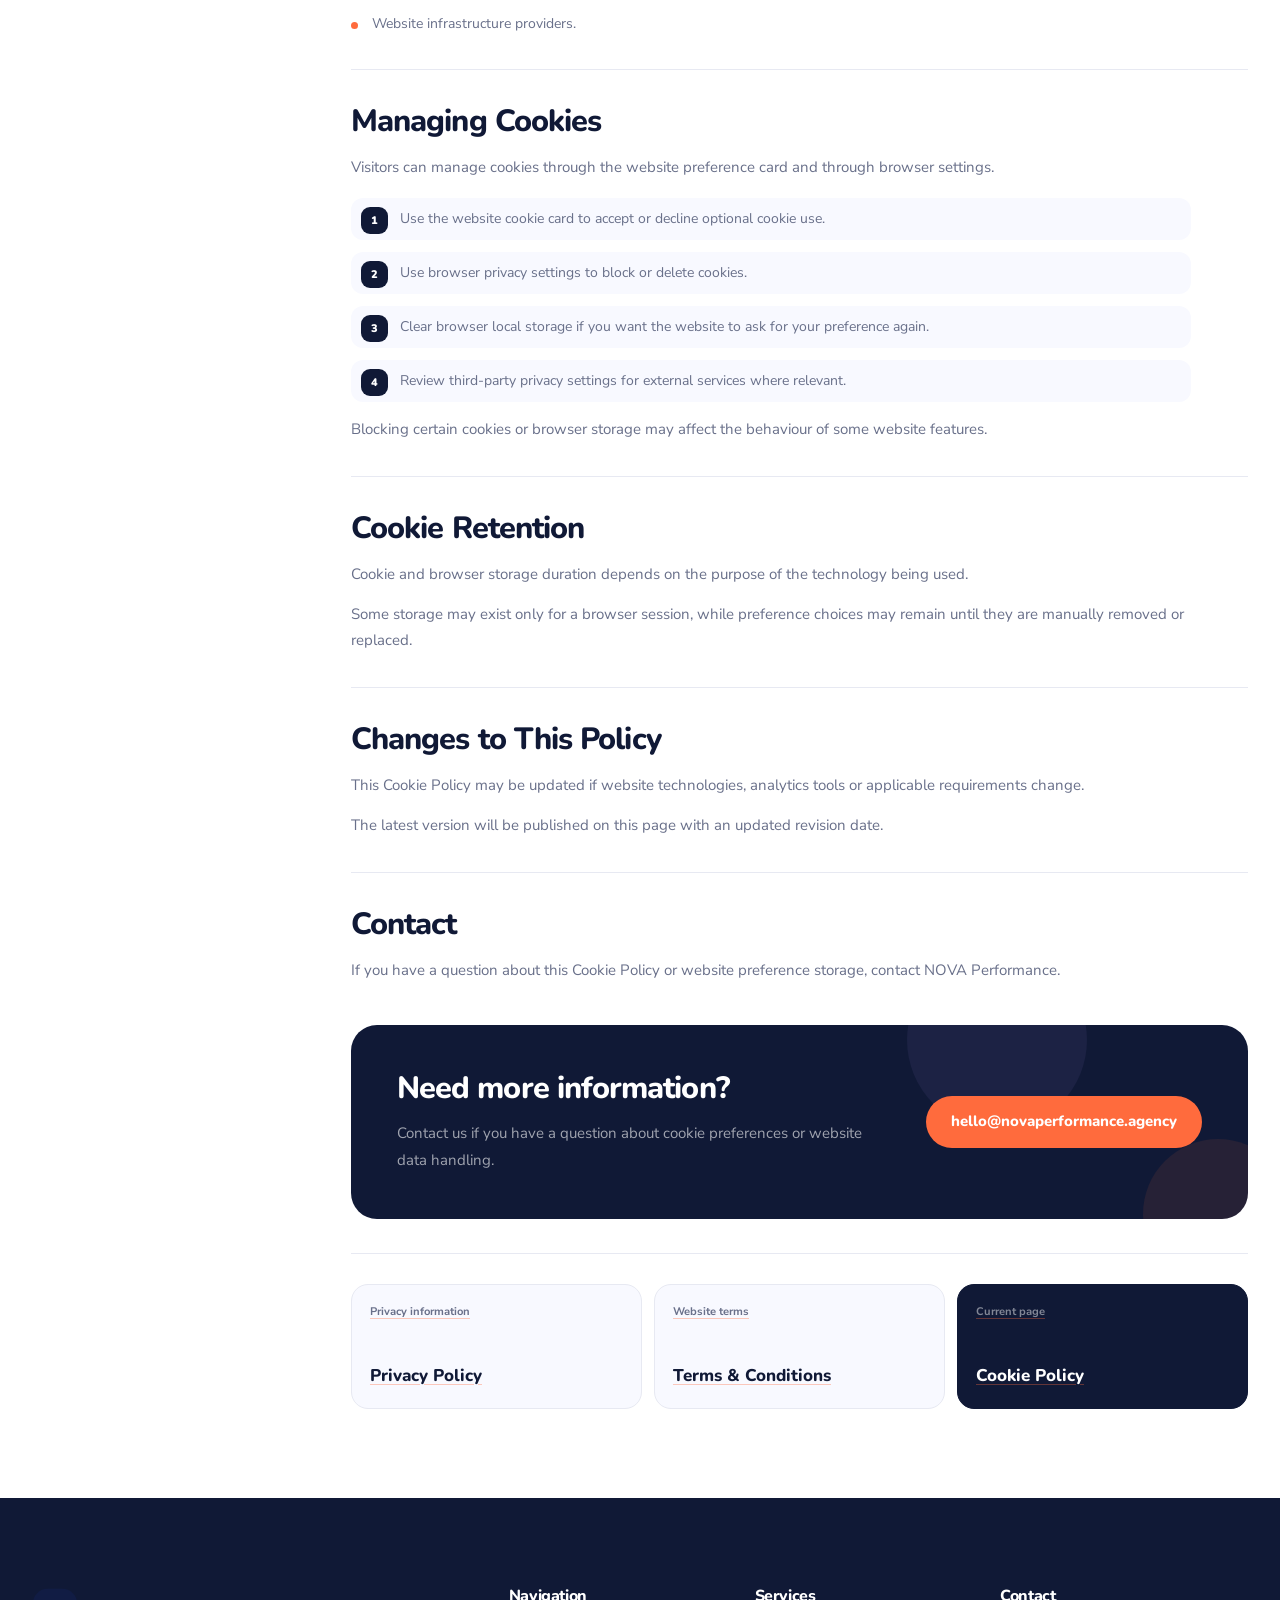
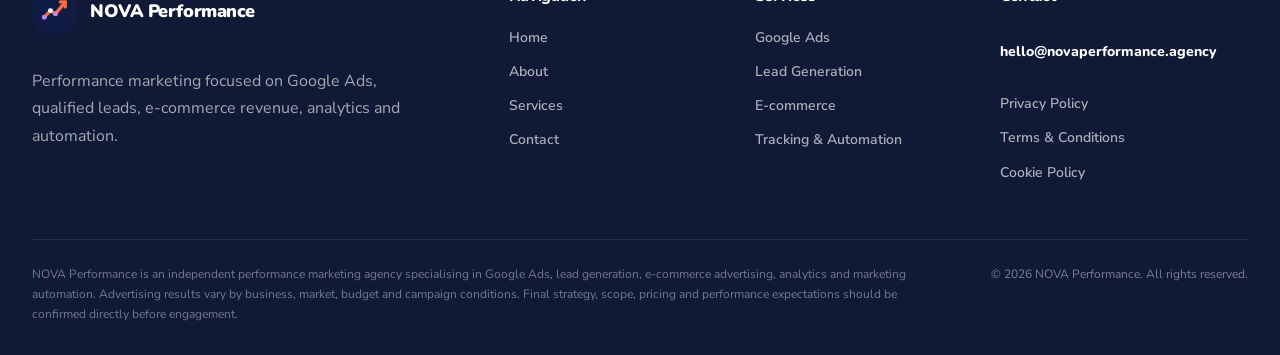
==== commit 66f748fb: "!" ====
--- a/cookies.html
+++ b/cookies.html
@@ -27,11 +27,6 @@
         type="image/png"
         href="assets/icons/favicon.png"
         data-config-favicon
-    >
-
-    <link
-        rel="stylesheet"
-        href="assets/vendor/aos.css"
     >
 
     <link
@@ -591,8 +586,7 @@
             <div class="container">
 
                 <div
-                    class="legal-intro__card"
-                    data-aos="fade-up"
+                    class="legal-intro__card reveal"
                 >
 
                     <div class="legal-intro__main">
@@ -780,8 +774,7 @@
 
 
                         <div
-                            class="legal-content__intro"
-                            data-aos="fade-up"
+                            class="legal-content__intro reveal"
                         >
 
                             <h2>
@@ -1673,11 +1666,6 @@
     ></script>
 
     <script
-        src="assets/vendor/aos.js"
-        defer
-    ></script>
-
-    <script
         src="assets/vendor/lucide.min.js"
         defer
     ></script>
--- a/assets/css/global.css
+++ b/assets/css/global.css
@@ -1028,6 +1028,43 @@
     overscroll-behavior: contain;
 }
 
+.mobile-menu::before,
+.mobile-menu::after {
+    content: "";
+
+    position: absolute;
+    inset: 0;
+
+    pointer-events: none;
+}
+
+.mobile-menu::before {
+    background-image:
+        radial-gradient(circle, rgba(255, 255, 255, 0.92) 0 1px, transparent 1.4px),
+        radial-gradient(circle, rgba(181, 154, 248, 0.72) 0 1px, transparent 1.5px),
+        radial-gradient(circle, rgba(255, 255, 255, 0.58) 0 1.2px, transparent 1.8px);
+    background-position:
+        18px 28px,
+        64px 86px,
+        124px 34px;
+    background-size:
+        92px 118px,
+        146px 172px,
+        210px 238px;
+
+    opacity: 0.55;
+}
+
+.mobile-menu::after {
+    background:
+        radial-gradient(circle at 18% 22%, rgba(255, 255, 255, 0.16), transparent 2px),
+        radial-gradient(circle at 72% 18%, rgba(255, 107, 61, 0.18), transparent 2px),
+        radial-gradient(circle at 84% 72%, rgba(181, 154, 248, 0.2), transparent 2px),
+        radial-gradient(circle at 30% 82%, rgba(255, 255, 255, 0.14), transparent 2px);
+
+    opacity: 0.9;
+}
+
 .mobile-menu.is-open {
     opacity: 1;
     visibility: visible;
@@ -1036,6 +1073,9 @@
 }
 
 .mobile-menu__inner {
+    position: relative;
+    z-index: 1;
+
     display: flex;
     flex-direction: column;
     justify-content: space-between;
@@ -2335,13 +2375,26 @@
 
 
 
-[data-aos] {
-    will-change: transform, opacity;
-}
-
-html:not(.aos-enabled) [data-aos] {
-    opacity: 1 !important;
-    transform: none !important;
+.reveal {
+    opacity: 0;
+    translate: 0 14px;
+    transition:
+        opacity 0.55s cubic-bezier(0.22, 1, 0.36, 1),
+        translate 0.55s cubic-bezier(0.22, 1, 0.36, 1);
+}
+
+.reveal.is-visible {
+    opacity: 1;
+    translate: 0 0;
+}
+
+@media (prefers-reduced-motion: reduce) {
+
+    .reveal {
+        opacity: 1;
+        translate: 0 0;
+        transition: none;
+    }
 }
 
 
